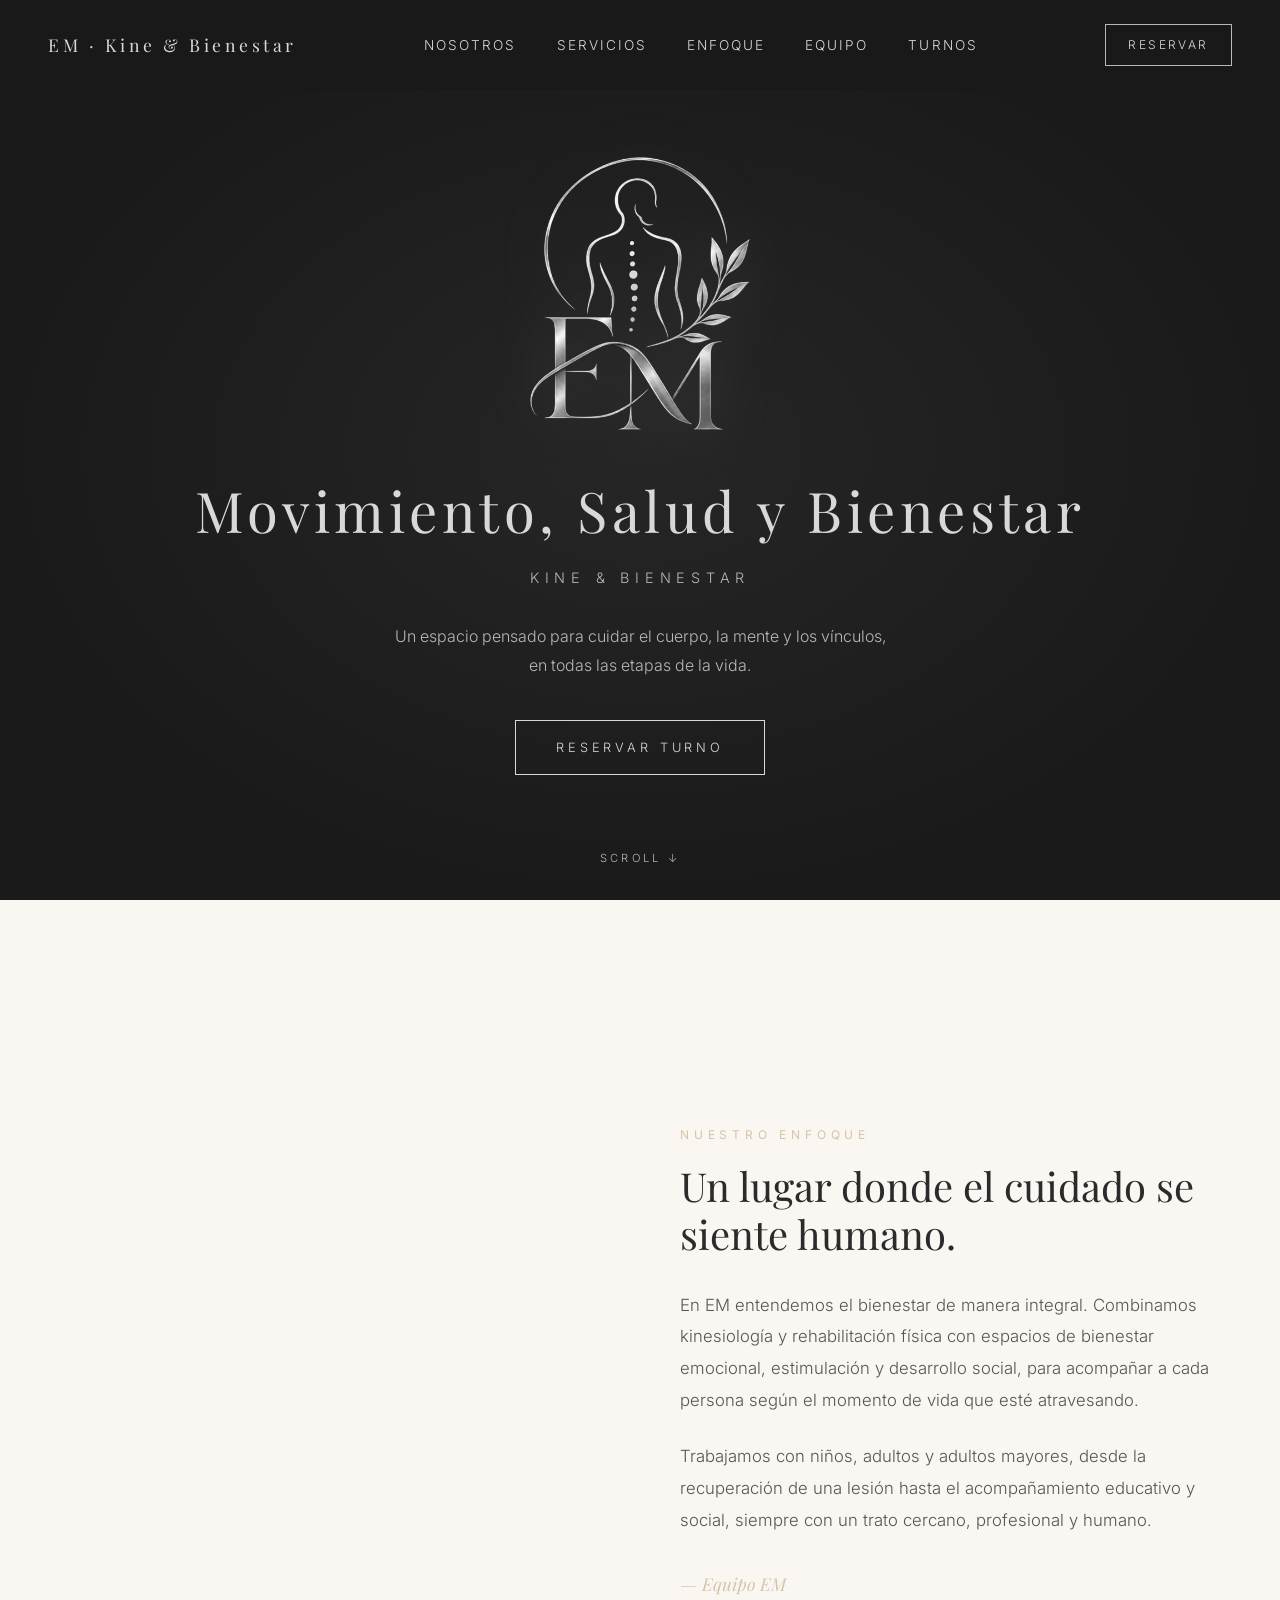
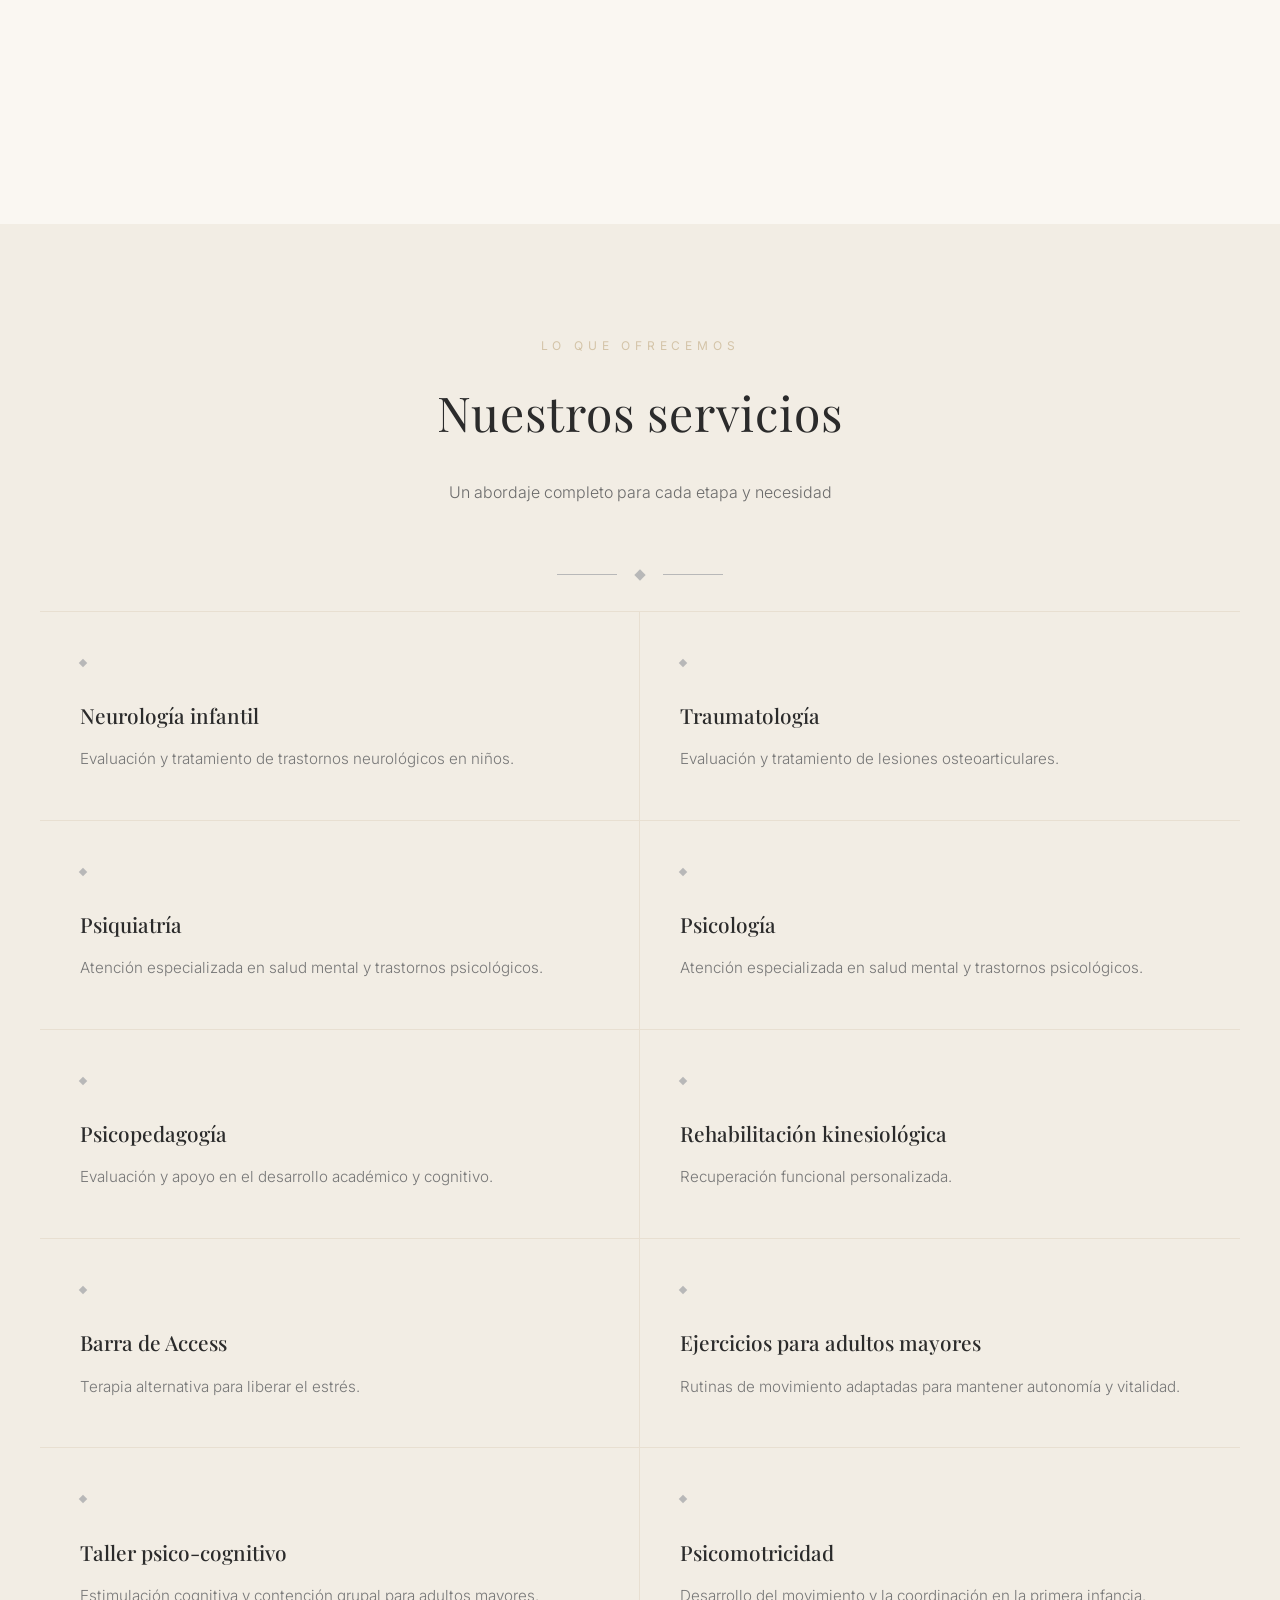
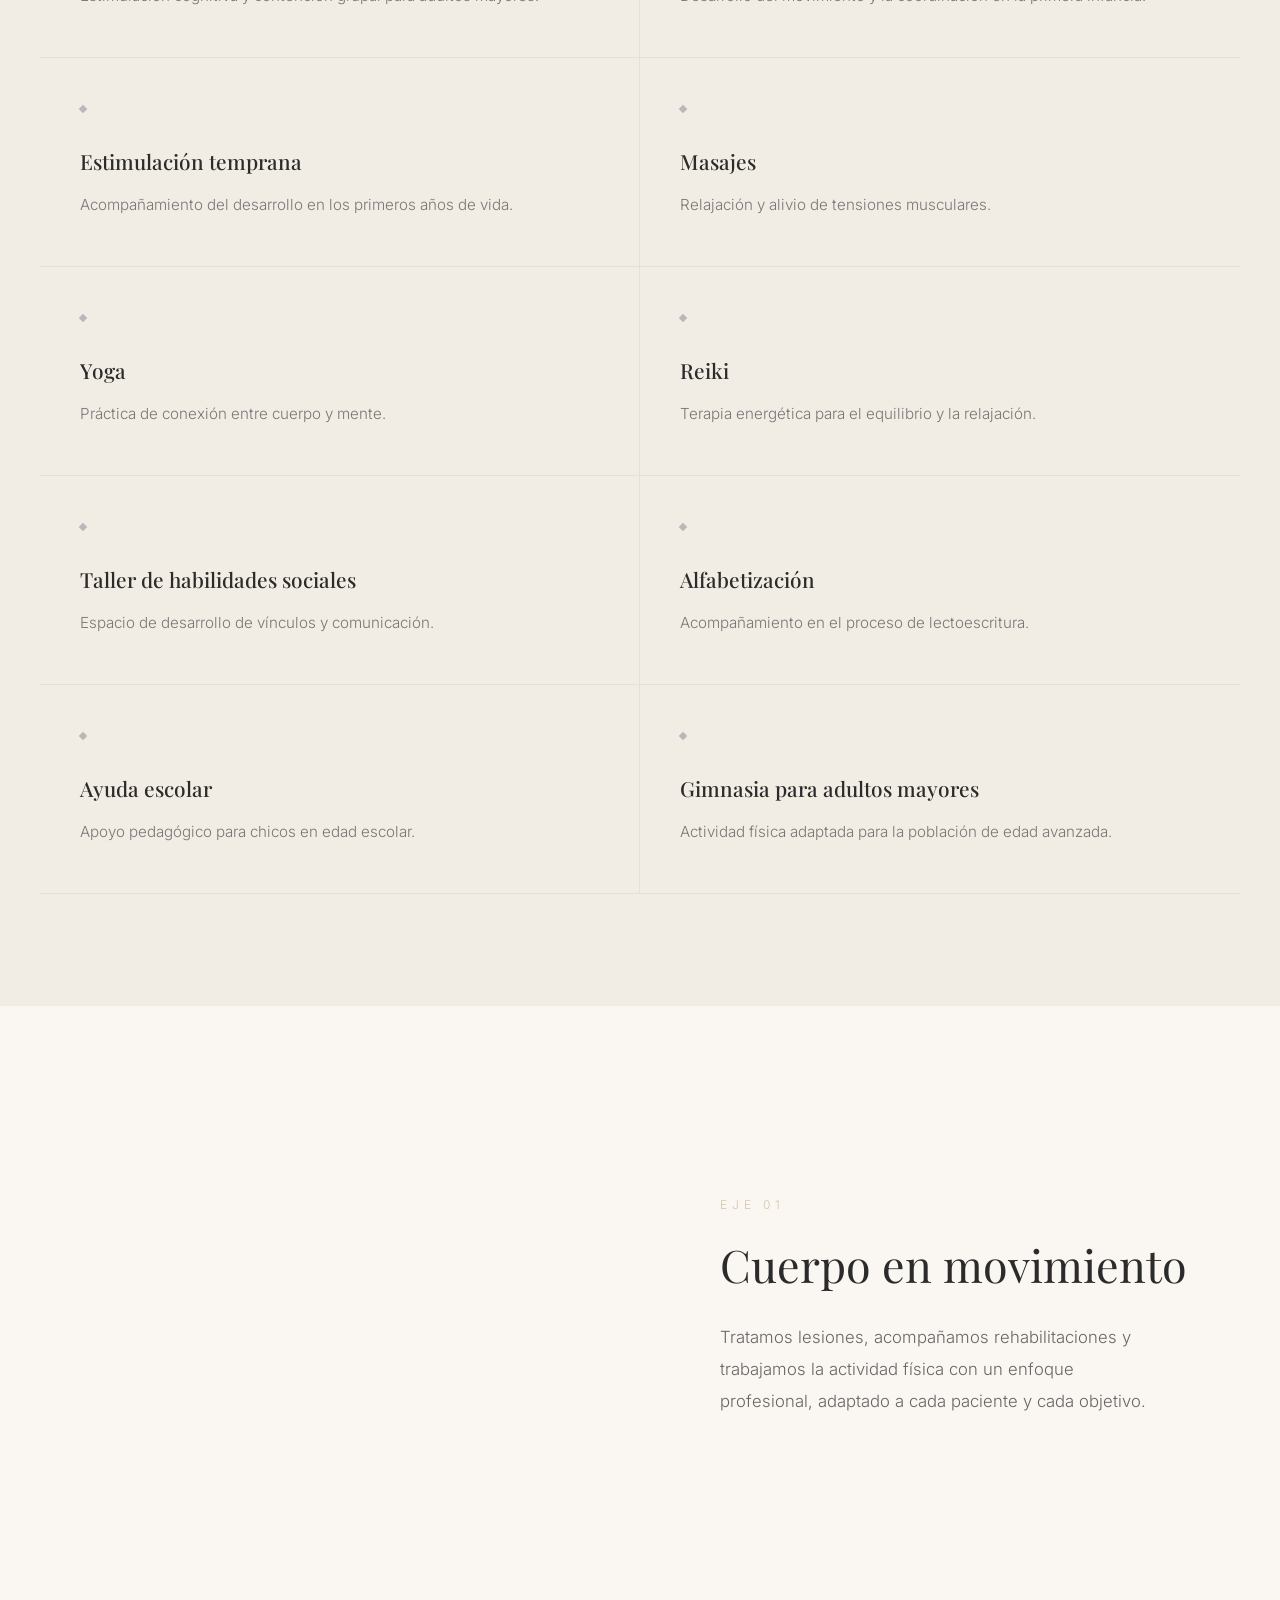
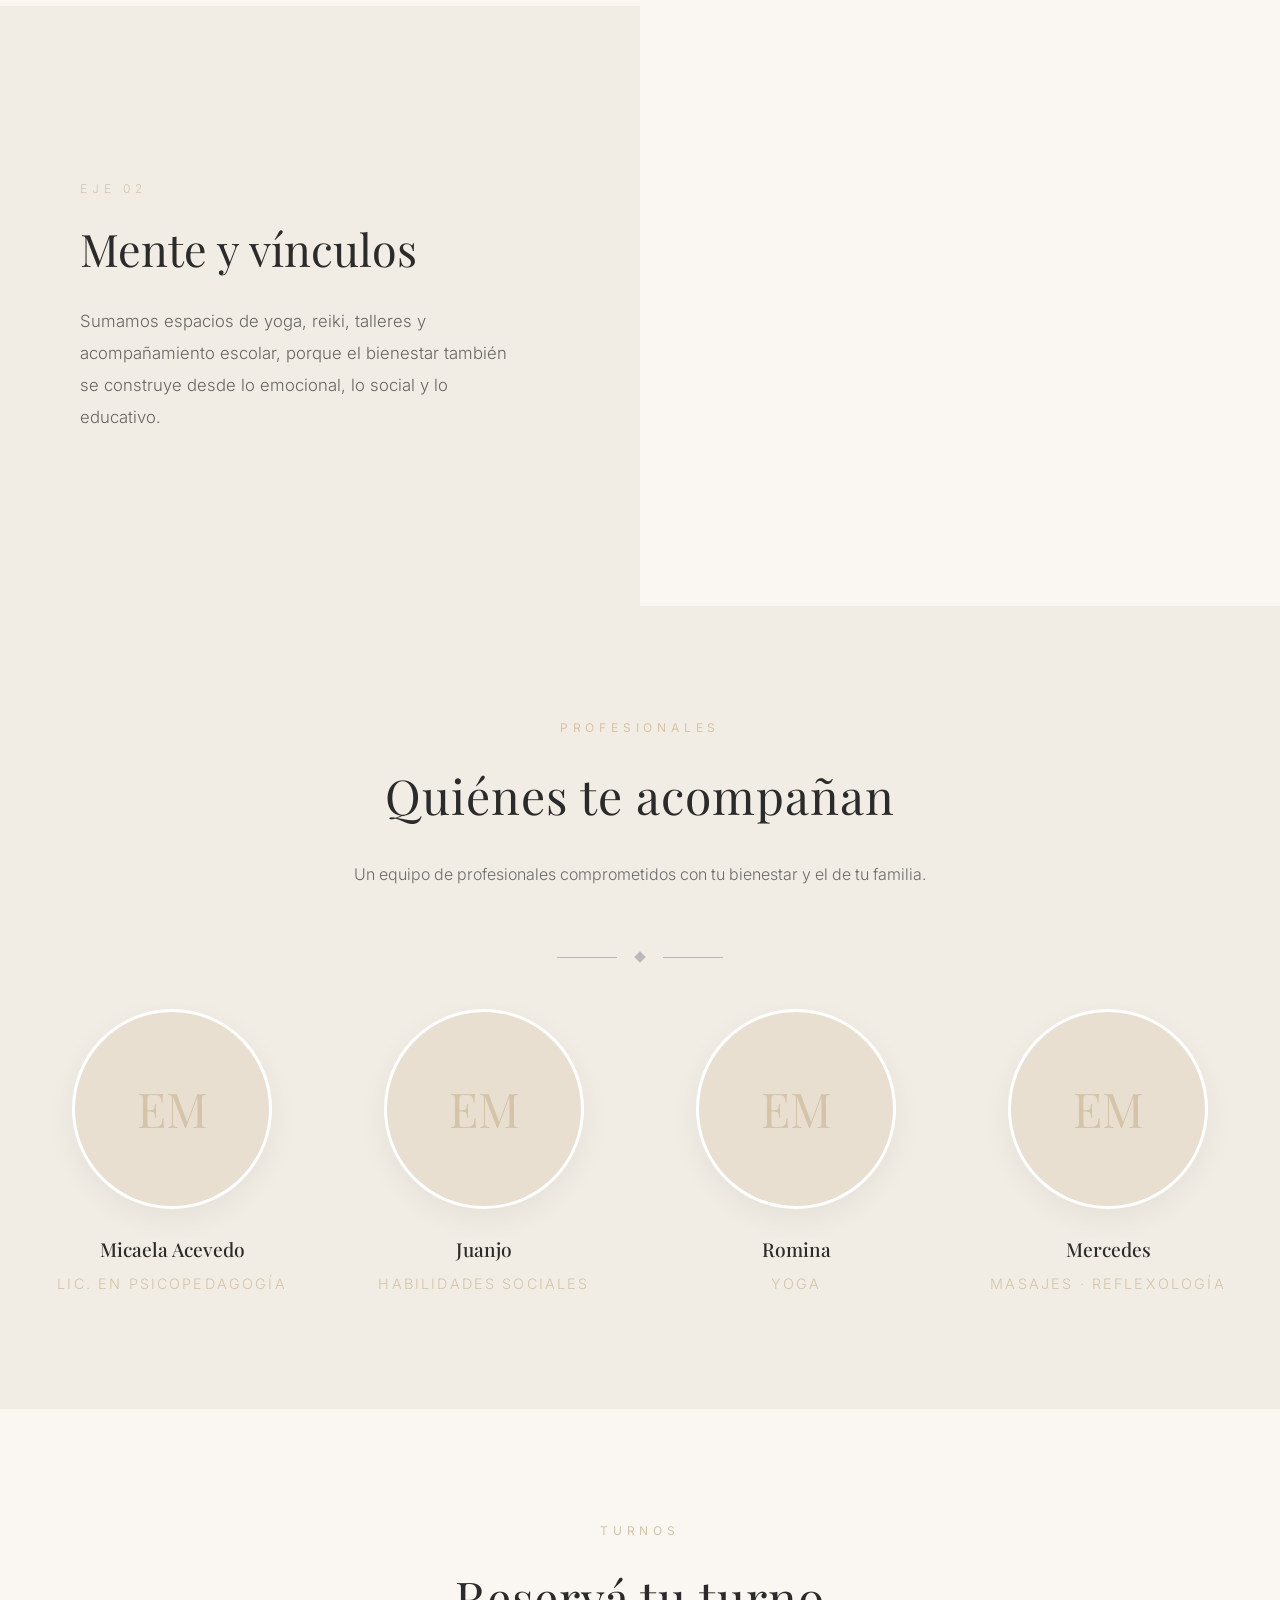
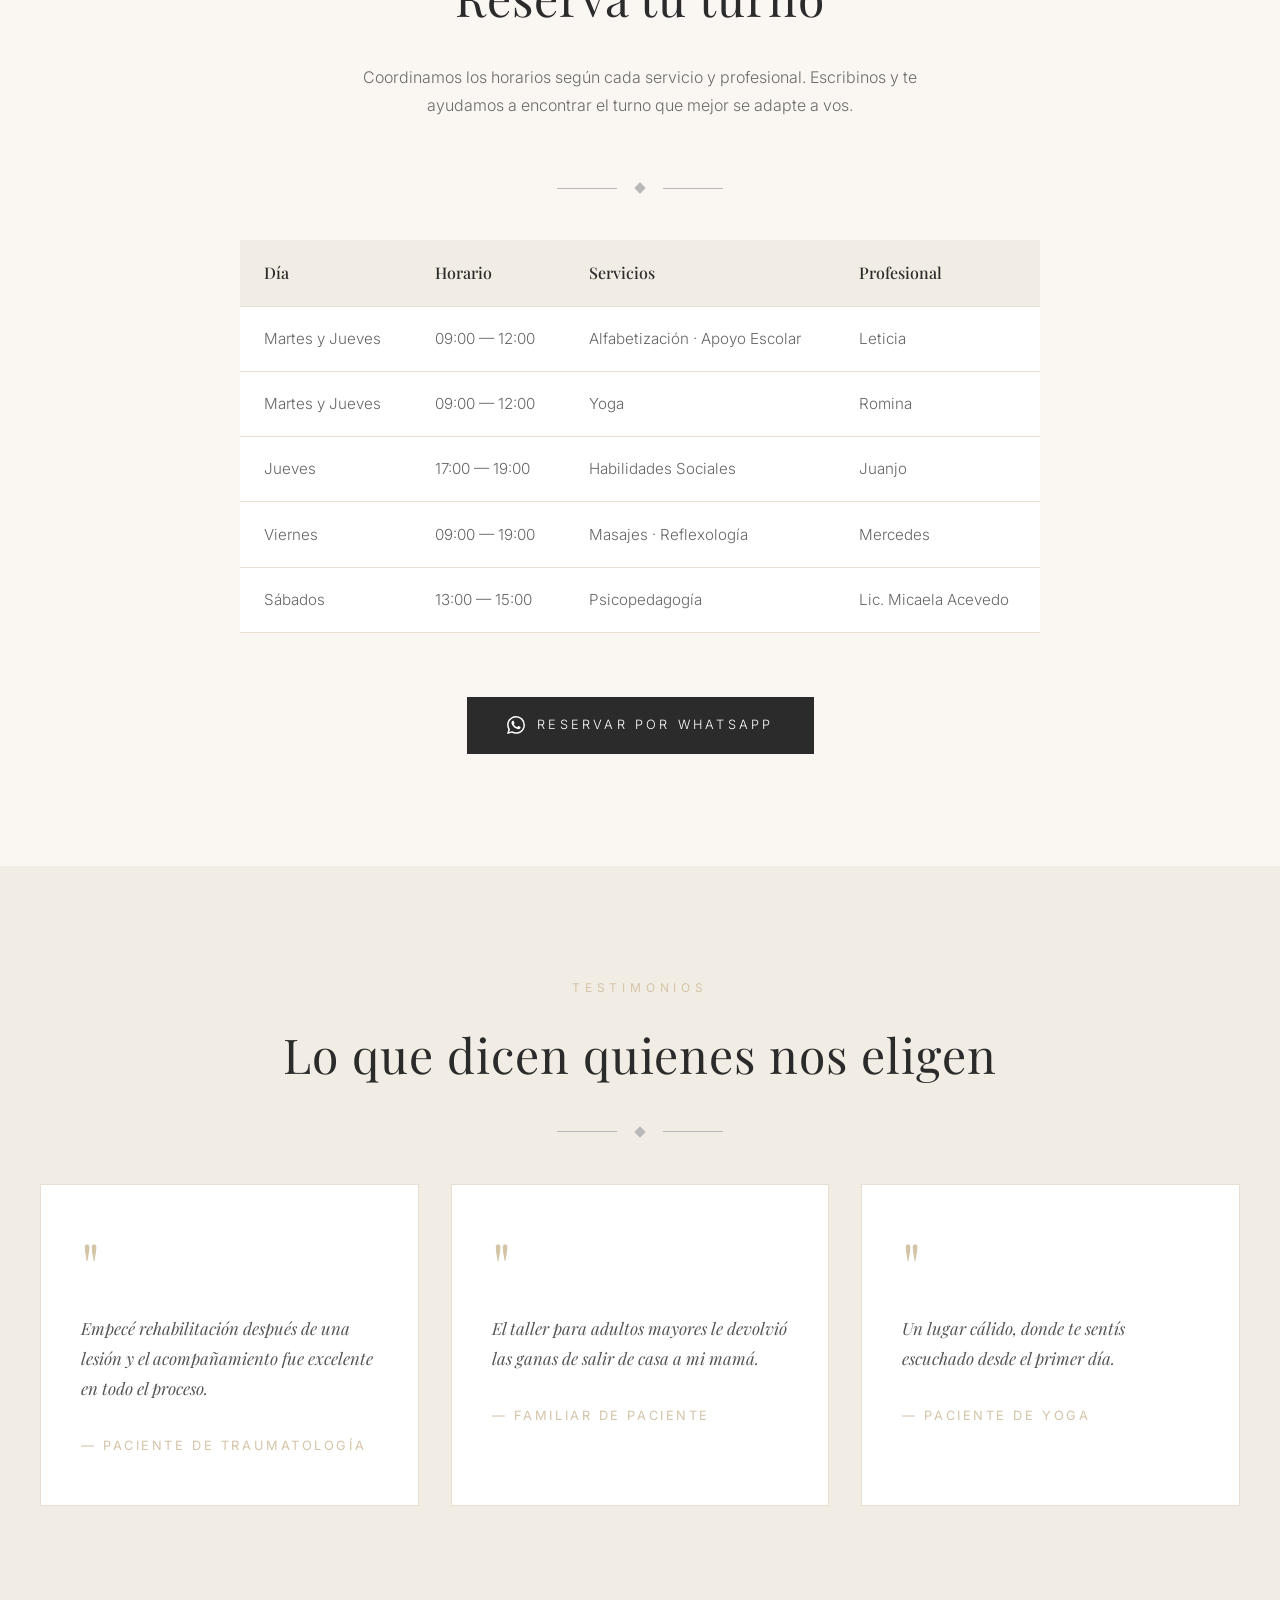
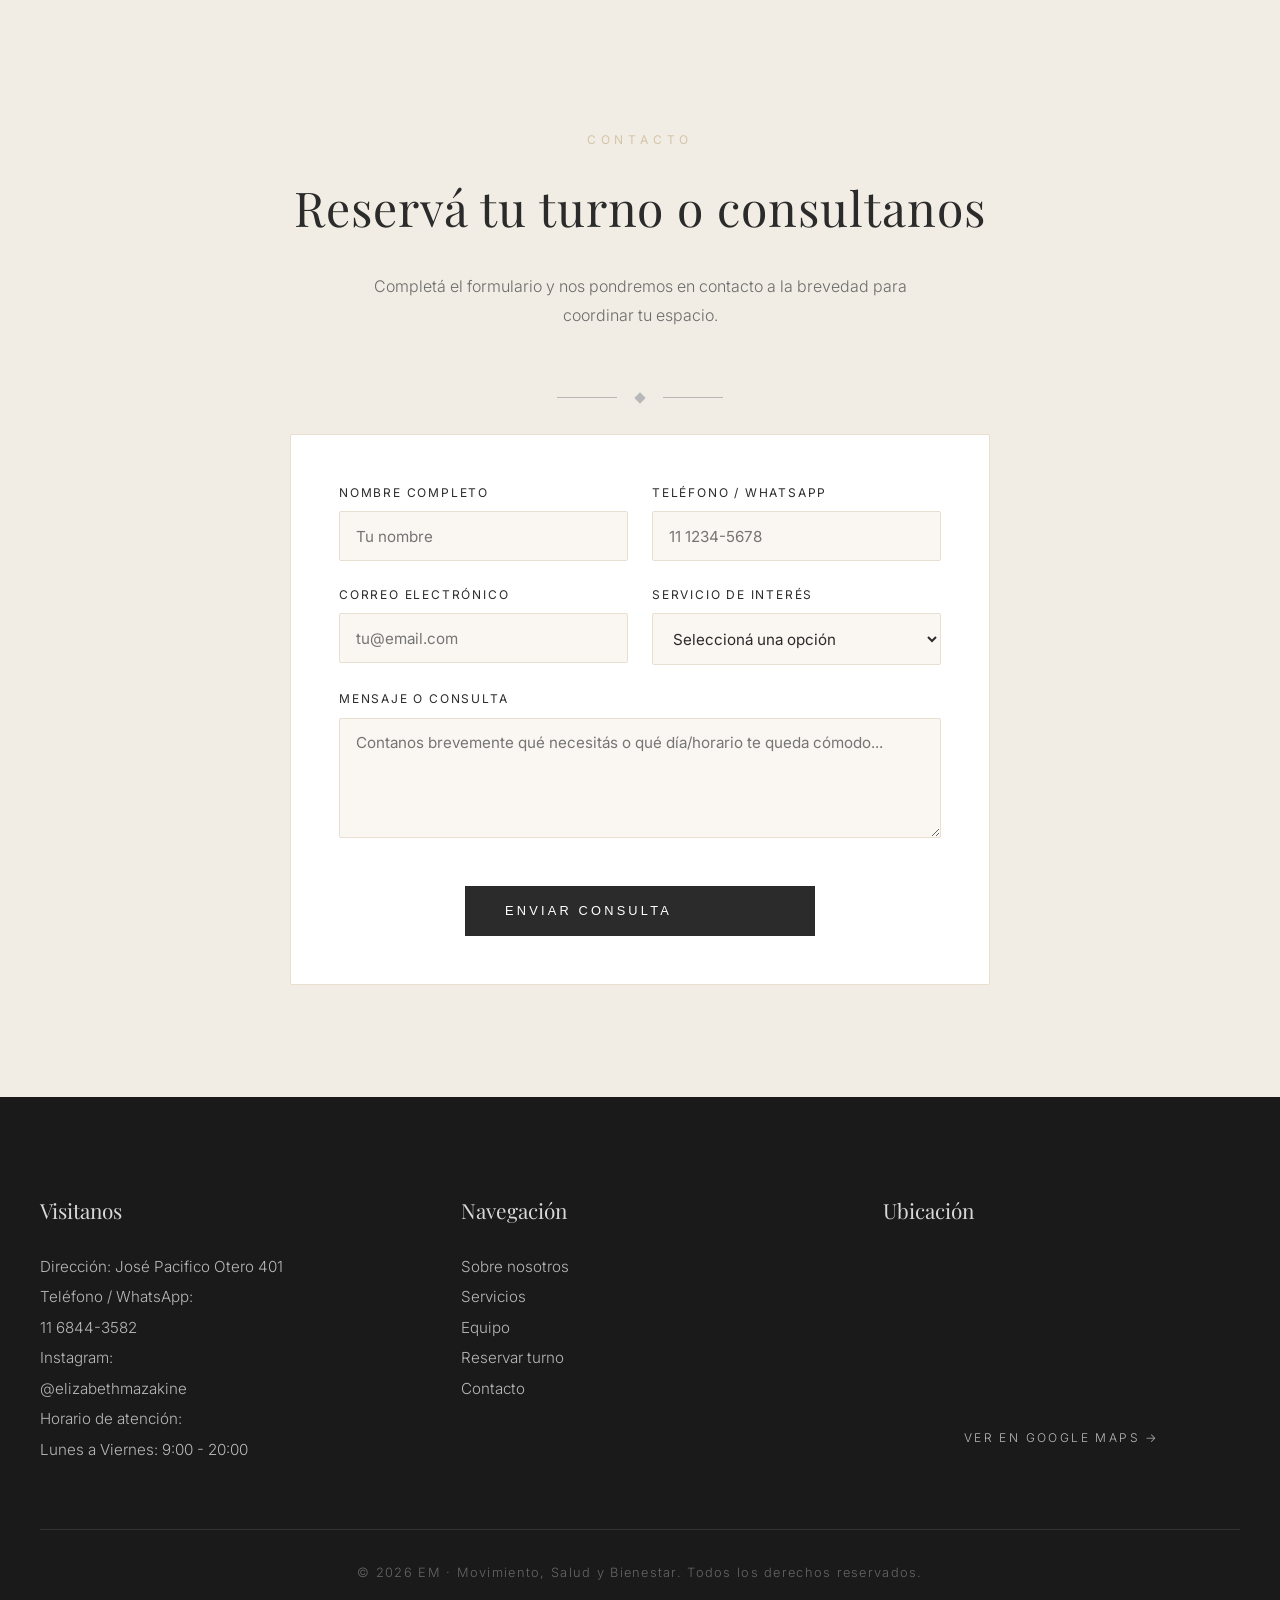
==== index.html @ 61926b51 "GOOGLE ANALYTICS Y CEO" ====
<!doctype html>
<html lang="es">
  <head>
    <meta charset="UTF-8" />
    <meta name="viewport" content="width=device-width, initial-scale=1.0" />

    <!-- SEO BÁSICO -->
    <title>EM · Kinesiología, Salud y Bienestar</title>
    <meta
      name="description"
      content="Espacio integral de kinesiología, rehabilitación, psicología, yoga y bienestar para niños, adultos y adultos mayores. Reservá tu turno en EM."
    />
    <meta
      name="keywords"
      content="kinesiologia, rehabilitacion, psicología, yoga, adultos mayores, bienestar, salud"
    />
    <meta name="author" content="EM Movimiento, Salud y Bienestar" />
    <link rel="canonical" href="https://emkine.com.ar/" />

    <!-- OPEN GRAPH (para WhatsApp/Facebook) -->
    <meta property="og:title" content="EM · Movimiento, Salud y Bienestar" />
    <meta
      property="og:description"
      content="Un espacio pensado para cuidar el cuerpo, la mente y los vínculos. Reservá tu turno."
    />
    <meta property="og:image" content="https://emkine.com.ar/assets/logo.png" />
    <meta property="og:url" content="https://emkine.com.ar/" />
    <meta property="og:type" content="website" />

    <!-- FAVICON -->
    <link rel="icon" type="image/png" href="./assets/logo.png" />
    <link rel="apple-touch-icon" href="./assets/logo.png" />

    <!-- FUENTES -->
    <link rel="preconnect" href="https://fonts.googleapis.com" />
    <link rel="preconnect" href="https://fonts.gstatic.com" crossorigin />
    <link
      href="https://fonts.googleapis.com/css2?family=Playfair+Display:ital,wght@0,400;0,500;0,600;0,700;1,400;1,500&family=Inter:wght@200;300;400;500&display=swap"
      rel="stylesheet"
    />

    <!-- GOOGLE ANALYTICS -->
    <script
      async
      src="https://www.googletagmanager.com/gtag/js?id=G-DNB9H5F56E"
    ></script>
    <script>
      window.dataLayer = window.dataLayer || [];
      function gtag() {
        dataLayer.push(arguments);
      }
      gtag("js", new Date());
      gtag("config", "G-DNB9H5F56E");
    </script>
    <style>
      /* ============ RESET & BASE ============ */
      *,
      *::before,
      *::after {
        box-sizing: border-box;
        margin: 0;
        padding: 0;
      }
      html {
        scroll-behavior: smooth;
      }
      body {
        font-family: "Inter", sans-serif;
        font-weight: 300;
        color: #2b2b2b;
        background: #faf7f2;
        line-height: 1.7;
        overflow-x: hidden;
      }
      img {
        max-width: 100%;
        display: block;
      }
      a {
        text-decoration: none;
        color: inherit;
      }

      /* ============ PALETTE ============ */
      :root {
        --cream: #faf7f2;
        --bone: #f2ede4;
        --beige: #e8dfd1;
        --sand: #d4c4a8;
        --dark: #1a1a1a;
        --charcoal: #2b2b2b;
        --silver: #b8b8b8;
        --silver-bright: #d8d8d8;
      }

      /* ============ TYPOGRAPHY ============ */
      .serif {
        font-family: "Playfair Display", serif;
        font-weight: 400;
        letter-spacing: 0.01em;
      }
      .sans {
        font-family: "Inter", sans-serif;
        font-weight: 300;
      }

      /* ============ DIAMOND SEPARATOR ============ */
      .diamond-sep {
        display: flex;
        align-items: center;
        justify-content: center;
        gap: 1.2rem;
        margin: 2rem 0;
      }
      .diamond-sep::before,
      .diamond-sep::after {
        content: "";
        width: 60px;
        height: 1px;
        background: var(--silver);
      }
      .diamond-sep span {
        width: 8px;
        height: 8px;
        background: var(--silver);
        transform: rotate(45deg);
        display: inline-block;
      }

      /* ============ NAV ============ */
      nav {
        position: fixed;
        top: 0;
        left: 0;
        right: 0;
        z-index: 100;
        padding: 1.5rem 3rem;
        display: flex;
        justify-content: space-between;
        align-items: center;
        background: rgba(26, 26, 26, 0.95);
        backdrop-filter: blur(10px);
        transition: all 0.4s ease;
      }
      nav .logo-text {
        font-family: "Playfair Display", serif;
        color: var(--silver-bright);
        font-size: 1.1rem;
        letter-spacing: 0.2em;
      }
      nav ul {
        display: flex;
        gap: 2.5rem;
        list-style: none;
      }
      nav ul a {
        color: var(--silver-bright);
        font-size: 0.85rem;
        letter-spacing: 0.15em;
        text-transform: uppercase;
        font-weight: 300;
        transition: color 0.3s;
      }
      nav ul a:hover {
        color: #fff;
      }
      nav .nav-cta {
        border: 1px solid var(--silver);
        padding: 0.6rem 1.4rem;
        font-size: 0.75rem;
        letter-spacing: 0.2em;
        text-transform: uppercase;
        color: var(--silver-bright);
        transition: all 0.3s;
      }
      nav .nav-cta:hover {
        background: var(--silver-bright);
        color: var(--dark);
      }

      /* ============ HERO ============ */
      .hero {
        min-height: 100vh;
        background: #1a1a1a;
        display: flex;
        flex-direction: column;
        align-items: center;
        justify-content: center;
        text-align: center;
        padding: 6rem 2rem 4rem;
        position: relative;
        overflow: hidden;
      }
      .hero::before {
        content: "";
        position: absolute;
        inset: 0;
        background: radial-gradient(
          ellipse at center,
          rgba(180, 180, 180, 0.08) 0%,
          transparent 70%
        );
      }
      .hero-logo {
        width: 220px;
        margin-bottom: 2rem;
        filter: drop-shadow(0 0 30px rgba(200, 200, 200, 0.15));
        animation: fadeIn 1.5s ease;
      }
      .hero h1 {
        font-family: "Playfair Display", serif;
        color: var(--silver-bright);
        font-size: clamp(2rem, 5vw, 3.5rem);
        font-weight: 400;
        letter-spacing: 0.08em;
        margin-bottom: 0.5rem;
        animation: fadeUp 1.5s ease 0.3s both;
      }
      .hero .tagline {
        font-family: "Inter", sans-serif;
        color: var(--silver);
        font-size: 0.9rem;
        letter-spacing: 0.4em;
        text-transform: uppercase;
        font-weight: 300;
        margin-bottom: 2rem;
        animation: fadeUp 1.5s ease 0.6s both;
      }
      .hero .subtitle {
        color: var(--silver);
        font-size: 1rem;
        max-width: 500px;
        margin: 0 auto 2.5rem;
        font-weight: 300;
        line-height: 1.8;
        animation: fadeUp 1.5s ease 0.9s both;
      }
      .hero .cta-btn {
        display: inline-block;
        border: 1px solid var(--silver-bright);
        color: var(--silver-bright);
        padding: 1rem 2.5rem;
        font-size: 0.8rem;
        letter-spacing: 0.3em;
        text-transform: uppercase;
        font-weight: 300;
        transition: all 0.4s ease;
        animation: fadeUp 1.5s ease 1.2s both;
      }
      .hero .cta-btn:hover {
        background: var(--silver-bright);
        color: var(--dark);
      }
      .hero-scroll {
        position: absolute;
        bottom: 2rem;
        color: var(--silver);
        font-size: 0.7rem;
        letter-spacing: 0.3em;
        text-transform: uppercase;
        animation: bounce 2s infinite;
      }

      @keyframes fadeIn {
        from {
          opacity: 0;
        }
        to {
          opacity: 1;
        }
      }
      @keyframes fadeUp {
        from {
          opacity: 0;
          transform: translateY(30px);
        }
        to {
          opacity: 1;
          transform: translateY(0);
        }
      }
      @keyframes bounce {
        0%,
        100% {
          transform: translateY(0);
        }
        50% {
          transform: translateY(10px);
        }
      }

      /* ============ SECTIONS GENERAL ============ */
      section {
        padding: 7rem 2rem;
      }
      .container {
        max-width: 1200px;
        margin: 0 auto;
      }
      .section-label {
        font-size: 0.75rem;
        letter-spacing: 0.4em;
        text-transform: uppercase;
        color: var(--sand);
        text-align: center;
        margin-bottom: 1rem;
        font-weight: 400;
      }
      .section-title {
        font-family: "Playfair Display", serif;
        font-size: clamp(2rem, 4vw, 3rem);
        font-weight: 400;
        text-align: center;
        color: var(--charcoal);
        margin-bottom: 1.5rem;
        letter-spacing: 0.02em;
      }
      .section-subtitle {
        text-align: center;
        max-width: 600px;
        margin: 0 auto 4rem;
        color: #6b6b6b;
        font-size: 1rem;
        line-height: 1.8;
      }

      /* ============ ABOUT ============ */
      .about {
        background: var(--cream);
      }
      .about-grid {
        display: grid;
        grid-template-columns: 1fr 1fr;
        gap: 5rem;
        align-items: center;
      }
      .about-img {
        aspect-ratio: 4/5;
        background: url("https://image.pollinations.ai/prompt/elegant%20boutique%20wellness%20studio%20interior%20cream%20walls%20massage%20table%20plants%20natural%20light%20minimalist?width=800&height=1000&nologo=true")
          center/cover;
        border-radius: 2px;
      }
      .about-text h2 {
        font-family: "Playfair Display", serif;
        font-size: 2.5rem;
        font-weight: 400;
        color: var(--charcoal);
        margin-bottom: 2rem;
        line-height: 1.2;
      }
      .about-text p {
        color: #555;
        margin-bottom: 1.5rem;
        font-size: 1.05rem;
        line-height: 1.9;
      }
      .about-text .signature {
        font-family: "Playfair Display", serif;
        font-style: italic;
        color: var(--sand);
        margin-top: 2rem;
        font-size: 1.1rem;
      }

      /* ============ SERVICES ============ */
      .services {
        background: var(--bone);
      }
      .services-grid {
        display: grid;
        grid-template-columns: repeat(2, 1fr);
        gap: 0;
        border-top: 1px solid var(--beige);
      }
      .service-item {
        padding: 3rem 2.5rem;
        border-bottom: 1px solid var(--beige);
        border-right: 1px solid var(--beige);
        transition: all 0.4s ease;
        position: relative;
      }
      .service-item:nth-child(even) {
        border-right: none;
      }
      .service-item:hover {
        background: #fff;
      }
      .service-item .diamond {
        width: 6px;
        height: 6px;
        background: var(--silver);
        transform: rotate(45deg);
        margin-bottom: 1.5rem;
        display: inline-block;
      }
      .service-item h3 {
        font-family: "Playfair Display", serif;
        font-size: 1.3rem;
        font-weight: 500;
        color: var(--charcoal);
        margin-bottom: 0.8rem;
      }
      .service-item p {
        color: #777;
        font-size: 0.95rem;
        line-height: 1.7;
      }

      /* ============ TWO PILLARS ============ */
      .pillars {
        background: var(--cream);
        padding: 0;
      }
      .pillar {
        display: grid;
        grid-template-columns: 1fr 1fr;
        min-height: 600px;
      }
      .pillar-img {
        background-size: cover;
        background-position: center;
        min-height: 500px;
      }
      .pillar-img.physical {
        background-image: url("https://image.pollinations.ai/prompt/woman%20doing%20gentle%20stretching%20in%20bright%20minimalist%20studio%20cream%20beige%20walls%20natural%20light%20wooden%20floors%20massage%20table%20editorial%20photography?width=1000&height=800&nologo=true");
      }
      .pillar-img.wellness {
        background-image: url("https://image.pollinations.ai/prompt/woman%20meditating%20lotus%20position%20cream%20linen%20clothes%20warm%20room%20plants%20natural%20light%20serene%20boutique%20wellness?width=1000&height=800&nologo=true");
      }
      .pillar-content {
        padding: 6rem 5rem;
        display: flex;
        flex-direction: column;
        justify-content: center;
      }
      .pillar:nth-child(2) .pillar-content {
        background: var(--bone);
      }
      .pillar:nth-child(1) .pillar-content {
        background: var(--cream);
      }
      .pillar-content .label {
        font-size: 0.75rem;
        letter-spacing: 0.4em;
        text-transform: uppercase;
        color: var(--sand);
        margin-bottom: 1.5rem;
      }
      .pillar-content h2 {
        font-family: "Playfair Display", serif;
        font-size: 2.8rem;
        font-weight: 400;
        color: var(--charcoal);
        margin-bottom: 2rem;
        line-height: 1.15;
      }
      .pillar-content p {
        color: #666;
        font-size: 1.05rem;
        line-height: 1.9;
        max-width: 450px;
      }

      /* ============ TEAM ============ */
      .team {
        background: var(--bone);
      }
      .team-grid {
        display: grid;
        grid-template-columns: repeat(4, 1fr);
        gap: 3rem;
        margin-top: 3rem;
      }
      .team-member {
        text-align: center;
      }
      .team-photo {
        width: 200px;
        height: 200px;
        border-radius: 50%;
        margin: 0 auto 1.5rem;
        background: var(--beige);
        overflow: hidden;
        border: 3px solid #fff;
        box-shadow: 0 10px 30px rgba(0, 0, 0, 0.05);
        display: flex;
        align-items: center;
        justify-content: center;
        font-family: "Playfair Display", serif;
        font-size: 3rem;
        color: var(--sand);
      }
      .team-member h4 {
        font-family: "Playfair Display", serif;
        font-size: 1.2rem;
        font-weight: 500;
        color: var(--charcoal);
        margin-bottom: 0.4rem;
      }
      .team-member .role {
        font-size: 0.9rem;
        color: var(--sand);
        letter-spacing: 0.15em;
        text-transform: uppercase;
      }

      /* ============ SCHEDULE ============ */
      .schedule {
        background: var(--cream);
      }
      .schedule-wrapper {
        max-width: 800px;
        margin: 0 auto;
        text-align: center;
      }
      .schedule-table {
        width: 100%;
        border-collapse: collapse;
        margin: 3rem 0;
        background: #fff;
      }
      .schedule-table th,
      .schedule-table td {
        padding: 1.2rem 1.5rem;
        text-align: left;
        border-bottom: 1px solid var(--beige);
      }
      .schedule-table th {
        font-family: "Playfair Display", serif;
        font-weight: 500;
        color: var(--charcoal);
        font-size: 1rem;
        background: var(--bone);
      }
      .schedule-table td {
        color: #666;
        font-size: 0.95rem;
      }
      .whatsapp-btn {
        display: inline-flex;
        align-items: center;
        gap: 0.8rem;
        background: var(--charcoal);
        color: #fff;
        padding: 1.1rem 2.5rem;
        font-size: 0.8rem;
        letter-spacing: 0.25em;
        text-transform: uppercase;
        font-weight: 300;
        transition: all 0.3s;
        margin-top: 1rem;
      }
      .whatsapp-btn:hover {
        background: #000;
        transform: translateY(-2px);
      }
      .whatsapp-btn svg {
        width: 18px;
        height: 18px;
      }

      /* ============ TESTIMONIALS ============ */
      .testimonials {
        background: var(--bone);
      }
      .testimonials-grid {
        display: grid;
        grid-template-columns: repeat(3, 1fr);
        gap: 2rem;
        margin-top: 3rem;
      }
      .testimonial {
        background: #fff;
        padding: 3rem 2.5rem;
        position: relative;
        border: 1px solid var(--beige);
      }
      .testimonial .quote-mark {
        font-family: "Playfair Display", serif;
        font-size: 4rem;
        color: var(--sand);
        line-height: 1;
        margin-bottom: 1rem;
      }
      .testimonial p {
        font-family: "Playfair Display", serif;
        font-style: italic;
        font-size: 1.05rem;
        color: #555;
        line-height: 1.8;
        margin-bottom: 2rem;
      }
      .testimonial .author {
        font-size: 0.8rem;
        letter-spacing: 0.2em;
        text-transform: uppercase;
        color: var(--sand);
        font-weight: 400;
      }
      /* ============ CONTACTO ============ */
      .contact {
        background: var(--bone);
      }

      .contact-form {
        max-width: 700px;
        margin: 0 auto;
        background: #fff;
        padding: 3rem;
        border: 1px solid var(--beige);
        border-radius: 2px;
      }

      .form-grid {
        display: grid;
        grid-template-columns: 1fr 1fr;
        gap: 1.5rem;
        margin-bottom: 1.5rem;
      }

      .form-group {
        display: flex;
        flex-direction: column;
      }

      .form-group.full-width {
        grid-column: 1 / -1;
        margin-bottom: 2rem;
      }

      .contact-form label {
        font-size: 0.75rem;
        letter-spacing: 0.15em;
        text-transform: uppercase;
        color: var(--charcoal);
        margin-bottom: 0.5rem;
        font-weight: 400;
      }

      .contact-form input,
      .contact-form select,
      .contact-form textarea {
        width: 100%;
        padding: 0.9rem 1rem;
        font-family: "Inter", sans-serif;
        font-size: 0.95rem;
        color: var(--charcoal);
        background: var(--cream);
        border: 1px solid var(--beige);
        border-radius: 2px;
        transition: all 0.3s ease;
        outline: none;
      }

      .contact-form input:focus,
      .contact-form select:focus,
      .contact-form textarea:focus {
        border-color: var(--charcoal);
        background: #fff;
      }

      .contact-form textarea {
        resize: vertical;
        min-height: 120px;
      }

      .form-submit {
        text-align: center;
      }

      /* Ocultar campo honeypot (anti-spam) */
      .hidden {
        display: none !important;
      }

      /* Responsive del formulario */
      @media (max-width: 768px) {
        .contact-form {
          padding: 2rem 1.5rem;
        }

        .form-grid {
          grid-template-columns: 1fr; /* Una sola columna en móvil */
          gap: 1.2rem;
        }
      }

      /* ============ FOOTER ============ */
      footer {
        background: var(--dark);
        color: var(--silver);
        padding: 6rem 2rem 2rem;
      }
      .footer-grid {
        max-width: 1200px;
        margin: 0 auto;
        display: grid;
        grid-template-columns: 1fr 1fr 1fr;
        gap: 4rem;
        margin-bottom: 4rem;
      }
      .footer-col h4 {
        font-family: "Playfair Display", serif;
        color: var(--silver-bright);
        font-size: 1.3rem;
        font-weight: 400;
        margin-bottom: 1.5rem;
      }
      .footer-col p,
      .footer-col a {
        color: var(--silver);
        font-size: 0.95rem;
        line-height: 2;
        display: block;
        transition: color 0.3s;
      }
      .footer-col a:hover {
        color: #fff;
      }
      .footer-map {
        width: 100%;
        height: 200px;
        background: #2a2a2a;
        border: 1px solid #333;
        display: flex;
        align-items: center;
        justify-content: center;
        color: var(--silver);
        font-size: 0.85rem;
        letter-spacing: 0.2em;
        text-transform: uppercase;
      }
      .footer-bottom {
        max-width: 1200px;
        margin: 0 auto;
        padding-top: 2rem;
        border-top: 1px solid #333;
        text-align: center;
        font-size: 0.8rem;
        color: #666;
        letter-spacing: 0.1em;
      }

      /* ============ SCROLL ANIMATIONS ============ */
      .reveal {
        opacity: 0;
        transform: translateY(40px);
        transition: all 1s cubic-bezier(0.25, 0.46, 0.45, 0.94);
      }
      .reveal.visible {
        opacity: 1;
        transform: translateY(0);
      }

      /* ============ RESPONSIVE ============ */
      @media (max-width: 900px) {
        nav ul {
          display: none;
        }
        .about-grid,
        .pillar,
        .team-grid,
        .testimonials-grid,
        .footer-grid {
          grid-template-columns: 1fr;
        }
        .services-grid {
          grid-template-columns: 1fr;
        }
        .service-item {
          border-right: none !important;
        }
        .pillar-content {
          padding: 4rem 2rem;
        }
        .pillar-img {
          min-height: 350px;
        }
        section {
          padding: 5rem 1.5rem;
        }
      }
      @media (max-width: 768px) {
        nav .nav-cta {
          display: none !important;
        }
      }
      /* ============ CORRECCIÓN SCROLL HORIZONTAL Y BOTÓN ============ */

      /* 1. Bloquear el desbordamiento a nivel raíz sin ser agresivos */
      html,
      body {
        overflow-x: hidden !important;
        width: 100% !important;
        max-width: 100vw !important;
        margin: 0 !important;
        padding: 0 !important;
      }

      /* 2. Red de seguridad SOLO para elementos multimedia (NO afecta a los divs de fotos) */
      img,
      video,
      iframe,
      .hero-logo {
        max-width: 100% !important;
        height: auto !important;
      }

      /* 3. Ajustes específicos para móviles */
      @media (max-width: 768px) {
        /* A. EL CONTENEDOR DE LA TABLA: Este sí permite scroll */
        .table-scroll-container {
          overflow-x: auto !important;
          -webkit-overflow-scrolling: touch;
          width: 100% !important;
          margin: 2rem 0;
          -webkit-mask-image: linear-gradient(
            to right,
            transparent,
            black 5%,
            black 95%,
            transparent
          );
          mask-image: linear-gradient(
            to right,
            transparent,
            black 5%,
            black 95%,
            transparent
          );
        }

        /* B. LA TABLA: Forzamos un ancho mínimo */
        .schedule-table {
          min-width: 650px !important;
          width: 100% !important;
          margin: 0 !important;
          display: table !important;
        }

        /* C. BOTÓN DE WHATSAPP: Centrado perfecto */
        .whatsapp-btn {
          display: flex !important;
          justify-content: center !important;
          align-items: center !important;
          width: 100% !important;
          max-width: 320px !important;
          margin: 2rem auto 0 !important;
          padding: 1rem 1.5rem !important;
          font-size: 0.75rem !important;
          letter-spacing: 0.15em !important;
          text-align: center !important;
        }

        .whatsapp-btn svg {
          flex-shrink: 0;
        }

        /* D. FOTOS DEL EQUIPO: Círculos perfectos en móvil */
        .team-photo {
          width: 150px !important; /* Un poco más chico para móvil */
          height: 150px !important; /* MISMO valor que el width para que sea círculo */
          border-radius: 50% !important;
          flex-shrink: 0 !important; /* Evita que se aplaste */
          margin: 0 auto 1rem !important;
        }

        /* E. NAV: Limpio y centrado */
        nav {
          width: 100% !important;
          left: 0 !important;
          right: 0 !important;
          justify-content: center !important;
          padding: 1rem !important;
        }

        nav .nav-cta {
          display: none !important;
        }

        /* F. HERO: Ajuste de padding */
        .hero {
          width: 100% !important;
          padding: 5rem 1.5rem 3rem !important;
        }
      }
    </style>
  </head>
  <body>
    <!-- ============ NAV ============ -->
    <nav>
      <div class="logo-text">EM · Kine & Bienestar</div>
      <ul>
        <li><a href="#about">Nosotros</a></li>
        <li><a href="#services">Servicios</a></li>
        <li><a href="#pillars">Enfoque</a></li>
        <li><a href="#team">Equipo</a></li>
        <li><a href="#schedule">Turnos</a></li>
      </ul>
      <a
        href="https://wa.me/5491168443582?text=Hola!%20Quiero%20reservar%20un%20turno%20en%20EM%20·%20Movimiento,%20Salud%20y%20Bienestar"
        class="nav-cta"
        target="_blank"
        >Reservar</a
      >
    </nav>

    <!-- ============ HERO ============ -->
    <section class="hero">
      <img src="./assets/logo.png" alt="EM Logo" class="hero-logo" />
      <h1>Movimiento, Salud y Bienestar</h1>
      <div class="tagline">Kine & Bienestar</div>
      <p class="subtitle">
        Un espacio pensado para cuidar el cuerpo, la mente y los vínculos, en
        todas las etapas de la vida.
      </p>
      <a
        href="https://wa.me/5491168443582?text=Hola!%20Quiero%20reservar%20un%20turno%20en%20EM%20·%20Movimiento,%20Salud%20y%20Bienestar"
        class="cta-btn"
        target="_blank"
        >Reservar turno</a
      >
      <div class="hero-scroll">Scroll ↓</div>
    </section>

    <!-- ============ ABOUT ============ -->
    <section class="about" id="about">
      <div class="container">
        <div class="about-grid">
          <div class="about-img reveal"></div>
          <div class="about-text reveal">
            <div class="section-label" style="text-align: left">
              Nuestro enfoque
            </div>
            <h2>Un lugar donde el cuidado se siente humano.</h2>
            <p>
              En EM entendemos el bienestar de manera integral. Combinamos
              kinesiología y rehabilitación física con espacios de bienestar
              emocional, estimulación y desarrollo social, para acompañar a cada
              persona según el momento de vida que esté atravesando.
            </p>
            <p>
              Trabajamos con niños, adultos y adultos mayores, desde la
              recuperación de una lesión hasta el acompañamiento educativo y
              social, siempre con un trato cercano, profesional y humano.
            </p>
            <div class="signature">— Equipo EM</div>
          </div>
        </div>
      </div>
    </section>

    <!-- ============ SERVICES ============ -->
    <section class="services" id="services">
      <div class="container">
        <div class="section-label reveal">Lo que ofrecemos</div>
        <h2 class="section-title reveal">Nuestros servicios</h2>
        <p class="section-subtitle reveal">
          Un abordaje completo para cada etapa y necesidad
        </p>
        <div class="diamond-sep reveal"><span></span></div>

        <div class="services-grid">
          <div class="service-item reveal">
            <span class="diamond"></span>
            <h3>Neurología infantil</h3>
            <p>Evaluación y tratamiento de trastornos neurológicos en niños.</p>
          </div>
          <div class="service-item reveal">
            <span class="diamond"></span>
            <h3>Traumatología</h3>
            <p>Evaluación y tratamiento de lesiones osteoarticulares.</p>
          </div>
          <div class="service-item reveal">
            <span class="diamond"></span>
            <h3>Psiquiatría</h3>
            <p>
              Atención especializada en salud mental y trastornos psicológicos.
            </p>
          </div>
          <div class="service-item reveal">
            <span class="diamond"></span>
            <h3>Psicología</h3>
            <p>
              Atención especializada en salud mental y trastornos psicológicos.
            </p>
          </div>
          <div class="service-item reveal">
            <span class="diamond"></span>
            <h3>Psicopedagogía</h3>
            <p>Evaluación y apoyo en el desarrollo académico y cognitivo.</p>
          </div>
          <div class="service-item reveal">
            <span class="diamond"></span>
            <h3>Rehabilitación kinesiológica</h3>
            <p>Recuperación funcional personalizada.</p>
          </div>
          <div class="service-item reveal">
            <span class="diamond"></span>
            <h3>Barra de Access</h3>
            <p>Terapia alternativa para liberar el estrés.</p>
          </div>
          <div class="service-item reveal">
            <span class="diamond"></span>
            <h3>Ejercicios para adultos mayores</h3>
            <p>
              Rutinas de movimiento adaptadas para mantener autonomía y
              vitalidad.
            </p>
          </div>
          <div class="service-item reveal">
            <span class="diamond"></span>
            <h3>Taller psico-cognitivo</h3>
            <p>
              Estimulación cognitiva y contención grupal para adultos mayores.
            </p>
          </div>
          <div class="service-item reveal">
            <span class="diamond"></span>
            <h3>Psicomotricidad</h3>
            <p>
              Desarrollo del movimiento y la coordinación en la primera
              infancia.
            </p>
          </div>
          <div class="service-item reveal">
            <span class="diamond"></span>
            <h3>Estimulación temprana</h3>
            <p>Acompañamiento del desarrollo en los primeros años de vida.</p>
          </div>
          <div class="service-item reveal">
            <span class="diamond"></span>
            <h3>Masajes</h3>
            <p>Relajación y alivio de tensiones musculares.</p>
          </div>
          <div class="service-item reveal">
            <span class="diamond"></span>
            <h3>Yoga</h3>
            <p>Práctica de conexión entre cuerpo y mente.</p>
          </div>
          <div class="service-item reveal">
            <span class="diamond"></span>
            <h3>Reiki</h3>
            <p>Terapia energética para el equilibrio y la relajación.</p>
          </div>
          <div class="service-item reveal">
            <span class="diamond"></span>
            <h3>Taller de habilidades sociales</h3>
            <p>Espacio de desarrollo de vínculos y comunicación.</p>
          </div>
          <div class="service-item reveal">
            <span class="diamond"></span>
            <h3>Alfabetización</h3>
            <p>Acompañamiento en el proceso de lectoescritura.</p>
          </div>
          <div class="service-item reveal">
            <span class="diamond"></span>
            <h3>Ayuda escolar</h3>
            <p>Apoyo pedagógico para chicos en edad escolar.</p>
          </div>
          <div class="service-item reveal">
            <span class="diamond"></span>
            <h3>Gimnasia para adultos mayores</h3>
            <p>Actividad física adaptada para la población de edad avanzada.</p>
          </div>
        </div>
      </div>
    </section>

    <!-- ============ TWO PILLARS ============ -->
    <section class="pillars" id="pillars">
      <div class="pillar">
        <div class="pillar-img physical"></div>
        <div class="pillar-content reveal">
          <div class="label">Eje 01</div>
          <h2>Cuerpo en movimiento</h2>
          <p>
            Tratamos lesiones, acompañamos rehabilitaciones y trabajamos la
            actividad física con un enfoque profesional, adaptado a cada
            paciente y cada objetivo.
          </p>
        </div>
      </div>
      <div class="pillar">
        <div class="pillar-content reveal">
          <div class="label">Eje 02</div>
          <h2>Mente y vínculos</h2>
          <p>
            Sumamos espacios de yoga, reiki, talleres y acompañamiento escolar,
            porque el bienestar también se construye desde lo emocional, lo
            social y lo educativo.
          </p>
        </div>
        <div class="pillar-img wellness"></div>
      </div>
    </section>

    <!-- ============ TEAM ============ -->
    <section class="team" id="team">
      <div class="container">
        <div class="section-label reveal">Profesionales</div>
        <h2 class="section-title reveal">Quiénes te acompañan</h2>
        <p class="section-subtitle reveal">
          Un equipo de profesionales comprometidos con tu bienestar y el de tu
          familia.
        </p>
        <div class="diamond-sep reveal"><span></span></div>

        <div class="team-grid">
          <div class="team-member reveal">
            <div class="team-photo">EM</div>
            <h4>Micaela Acevedo</h4>
            <div class="role">Lic. en Psicopedagogía</div>
          </div>
          <div class="team-member reveal">
            <div class="team-photo">EM</div>
            <h4>Juanjo</h4>
            <div class="role">Habilidades Sociales</div>
          </div>
          <div class="team-member reveal">
            <div class="team-photo">EM</div>
            <h4>Romina</h4>
            <div class="role">Yoga</div>
          </div>
          <div class="team-member reveal">
            <div class="team-photo">EM</div>
            <h4>Mercedes</h4>
            <div class="role">Masajes · Reflexología</div>
          </div>
        </div>
      </div>
    </section>

    <!-- ============ SCHEDULE ============ -->
    <section class="schedule" id="schedule">
      <div class="schedule-wrapper">
        <div class="section-label reveal">Turnos</div>
        <h2 class="section-title reveal">Reservá tu turno</h2>
        <p class="section-subtitle reveal">
          Coordinamos los horarios según cada servicio y profesional. Escribinos
          y te ayudamos a encontrar el turno que mejor se adapte a vos.
        </p>
        <div class="diamond-sep reveal"><span></span></div>
        <div class="table-scroll-container">
          <table class="schedule-table reveal">
            <thead>
              <tr>
                <th>Día</th>
                <th>Horario</th>
                <th>Servicios</th>
                <th>Profesional</th>
              </tr>
            </thead>
            <tbody>
              <tr>
                <td>Martes y Jueves</td>
                <td>09:00 — 12:00</td>
                <td>Alfabetización · Apoyo Escolar</td>
                <td>Leticia</td>
              </tr>
              <tr>
                <td>Martes y Jueves</td>
                <td>09:00 — 12:00</td>
                <td>Yoga</td>
                <td>Romina</td>
              </tr>
              <tr>
                <td>Jueves</td>
                <td>17:00 — 19:00</td>
                <td>Habilidades Sociales</td>
                <td>Juanjo</td>
              </tr>
              <tr>
                <td>Viernes</td>
                <td>09:00 — 19:00</td>
                <td>Masajes · Reflexología</td>
                <td>Mercedes</td>
              </tr>
              <tr>
                <td>Sábados</td>
                <td>13:00 — 15:00</td>
                <td>Psicopedagogía</td>
                <td>Lic. Micaela Acevedo</td>
              </tr>
            </tbody>
          </table>
        </div>

        <a
          href="https://wa.me/5491168443582?text=Hola!%20Quiero%20reservar%20un%20turno%20en%20EM%20·%20Movimiento,%20Salud%20y%20Bienestar"
          class="whatsapp-btn reveal"
          target="_blank"
        >
          <svg viewBox="0 0 24 24" fill="currentColor">
            <path
              d="M17.472 14.382c-.297-.149-1.758-.867-2.03-.967-.273-.099-.471-.148-.67.15-.197.297-.767.966-.94 1.164-.173.199-.347.223-.644.075-.297-.15-1.255-.463-2.39-1.475-.883-.788-1.48-1.761-1.653-2.059-.173-.297-.018-.458.13-.606.134-.133.298-.347.446-.52.149-.174.198-.298.298-.497.099-.198.05-.371-.025-.52-.075-.149-.669-1.612-.916-2.207-.242-.579-.487-.5-.669-.51-.173-.008-.371-.01-.57-.01-.198 0-.52.074-.792.372-.272.297-1.04 1.016-1.04 2.479 0 1.462 1.065 2.875 1.213 3.074.149.198 2.096 3.2 5.077 4.487.709.306 1.262.489 1.694.625.712.227 1.36.195 1.871.118.571-.085 1.758-.719 2.006-1.413.248-.694.248-1.289.173-1.413-.074-.124-.272-.198-.57-.347m-5.421 7.403h-.004a9.87 9.87 0 01-5.031-1.378l-.361-.214-3.741.982.998-3.648-.235-.374a9.86 9.86 0 01-1.51-5.26c.001-5.45 4.436-9.884 9.888-9.884 2.64 0 5.122 1.03 6.988 2.898a9.825 9.825 0 012.893 6.994c-.003 5.45-4.437 9.884-9.885 9.884m8.413-18.297A11.815 11.815 0 0012.05 0C5.495 0 .16 5.335.157 11.892c0 2.096.547 4.142 1.588 5.945L.057 24l6.305-1.654a11.882 11.882 0 005.683 1.448h.005c6.554 0 11.89-5.335 11.893-11.893a11.821 11.821 0 00-3.48-8.413Z"
            />
          </svg>
          Reservar por WhatsApp
        </a>
      </div>
    </section>

    <!-- ============ TESTIMONIALS ============ -->
    <section class="testimonials">
      <div class="container">
        <div class="section-label reveal">Testimonios</div>
        <h2 class="section-title reveal">Lo que dicen quienes nos eligen</h2>
        <div class="diamond-sep reveal"><span></span></div>

        <div class="testimonials-grid">
          <div class="testimonial reveal">
            <div class="quote-mark">"</div>
            <p>
              Empecé rehabilitación después de una lesión y el acompañamiento
              fue excelente en todo el proceso.
            </p>
            <div class="author">— Paciente de Traumatología</div>
          </div>
          <div class="testimonial reveal">
            <div class="quote-mark">"</div>
            <p>
              El taller para adultos mayores le devolvió las ganas de salir de
              casa a mi mamá.
            </p>
            <div class="author">— Familiar de paciente</div>
          </div>
          <div class="testimonial reveal">
            <div class="quote-mark">"</div>
            <p>
              Un lugar cálido, donde te sentís escuchado desde el primer día.
            </p>
            <div class="author">— Paciente de Yoga</div>
          </div>
        </div>
      </div>
    </section>
    <!-- ============ CONTACTO ============ -->
    <section class="contact" id="contacto">
      <div class="container">
        <div class="section-label reveal">Contacto</div>
        <h2 class="section-title reveal">Reservá tu turno o consultanos</h2>
        <p class="section-subtitle reveal">
          Completá el formulario y nos pondremos en contacto a la brevedad para
          coordinar tu espacio.
        </p>
        <div class="diamond-sep reveal"><span></span></div>

        <!-- Formulario con atributos de Netlify -->
        <form
          class="contact-form reveal"
          name="contacto-em"
          method="POST"
          data-netlify="true"
          netlify-honeypot="bot-field"
          action="/success"
        >
          <!-- Campo oculto anti-spam (Netlify lo usa para filtrar bots) -->
          <p class="hidden">
            <label
              >No llenar esto si sos humano: <input name="bot-field"
            /></label>
          </p>

          <!-- Campo oculto que le dice a Netlify el nombre del formulario -->
          <input type="hidden" name="form-name" value="contacto-em" />

          <div class="form-grid">
            <div class="form-group">
              <label for="nombre">Nombre completo</label>
              <input
                type="text"
                id="nombre"
                name="nombre"
                required
                placeholder="Tu nombre"
              />
            </div>

            <div class="form-group">
              <label for="telefono">Teléfono / WhatsApp</label>
              <input
                type="tel"
                id="telefono"
                name="telefono"
                required
                placeholder="11 1234-5678"
              />
            </div>

            <div class="form-group">
              <label for="email">Correo electrónico</label>
              <input
                type="email"
                id="email"
                name="email"
                required
                placeholder="tu@email.com"
              />
            </div>

            <div class="form-group">
              <label for="servicio">Servicio de interés</label>
              <select id="servicio" name="servicio" required>
                <option value="" disabled selected>
                  Seleccioná una opción
                </option>
                <option value="Kinesiología / Rehabilitación">
                  Kinesiología / Rehabilitación
                </option>
                <option value="Psicología / Psiquiatría">
                  Psicología / Psiquiatría
                </option>
                <option value="Psicopedagogía / Ayuda escolar">
                  Psicopedagogía / Ayuda escolar
                </option>
                <option value="Yoga / Reiki / Masajes">
                  Yoga / Reiki / Masajes
                </option>
                <option value="Adultos mayores">Adultos mayores</option>
                <option value="Otra consulta">Otra consulta</option>
              </select>
            </div>
          </div>

          <div class="form-group full-width">
            <label for="mensaje">Mensaje o consulta</label>
            <textarea
              id="mensaje"
              name="mensaje"
              rows="4"
              required
              placeholder="Contanos brevemente qué necesitás o qué día/horario te queda cómodo..."
            ></textarea>
          </div>

          <div class="form-submit">
            <button
              type="submit"
              class="whatsapp-btn"
              style="
                border: none;
                cursor: pointer;
                width: 100%;
                max-width: 350px;
              "
            >
              Enviar consulta
            </button>
          </div>
        </form>
      </div>
    </section>

    <!-- ============ FOOTER ============ -->
    <footer>
      <div class="footer-grid">
        <div class="footer-col">
          <h4>Visitanos</h4>
          <p>Dirección: José Pacifico Otero 401</p>
          <p>
            Teléfono / WhatsApp:<br />
            <a
              href="https://wa.me/5491168443582?text=Hola!%20Quiero%20reservar%20un%20turno%20en%20EM%20·%20Movimiento,%20Salud%20y%20Bienestar"
              target="_blank"
            >
              11 6844-3582
            </a>
          </p>
          <p>
            Instagram:<br /><a
              href="https://www.instagram.com/elizabethmazakine/"
              target="_blank "
              >@elizabethmazakine</a
            >
          </p>
          <p>Horario de atención:<br />Lunes a Viernes: 9:00 - 20:00</p>
        </div>
        <div class="footer-col">
          <h4>Navegación</h4>
          <a href="#about">Sobre nosotros</a>
          <a href="#services">Servicios</a>
          <a href="#team">Equipo</a>
          <a
            href="https://wa.me/5491168443582?text=Hola!%20Quiero%20reservar%20un%20turno%20en%20EM%20·%20Movimiento,%20Salud%20y%20Bienestar"
            target="_blank"
            >Reservar turno</a
          >
          <a href="#contacto">Contacto</a>
        </div>
        <div class="footer-col">
          <h4>Ubicación</h4>
          <iframe
            src="https://www.google.com/maps?q=José+Pacífico+Otero+401&output=embed"
            width="100%"
            height="220"
            style="
              border: 0;
              border-radius: 2px;
              filter: grayscale(100%) invert(92%) contrast(83%);
            "
            allowfullscreen=""
            loading="lazy"
            referrerpolicy="no-referrer-when-downgrade"
          >
          </iframe>
          <p style="margin-top: 1rem; text-align: center">
            <a
              href="https://maps.app.goo.gl/uQszjiDg7FtCoCvW8"
              target="_blank"
              style="
                font-size: 0.75rem;
                letter-spacing: 0.2em;
                text-transform: uppercase;
              "
            >
              Ver en Google Maps →
            </a>
          </p>
        </div>
      </div>
      <div class="footer-bottom">
        © 2026 EM · Movimiento, Salud y Bienestar. Todos los derechos
        reservados.
      </div>
    </footer>

    <!-- ============ SCROLL REVEAL SCRIPT ============ -->
    <script>
      const observer = new IntersectionObserver(
        (entries) => {
          entries.forEach((entry) => {
            if (entry.isIntersecting) {
              entry.target.classList.add("visible");
            }
          });
        },
        { threshold: 0.15 },
      );

      document
        .querySelectorAll(".reveal")
        .forEach((el) => observer.observe(el));
    </script>
  </body>
</html>
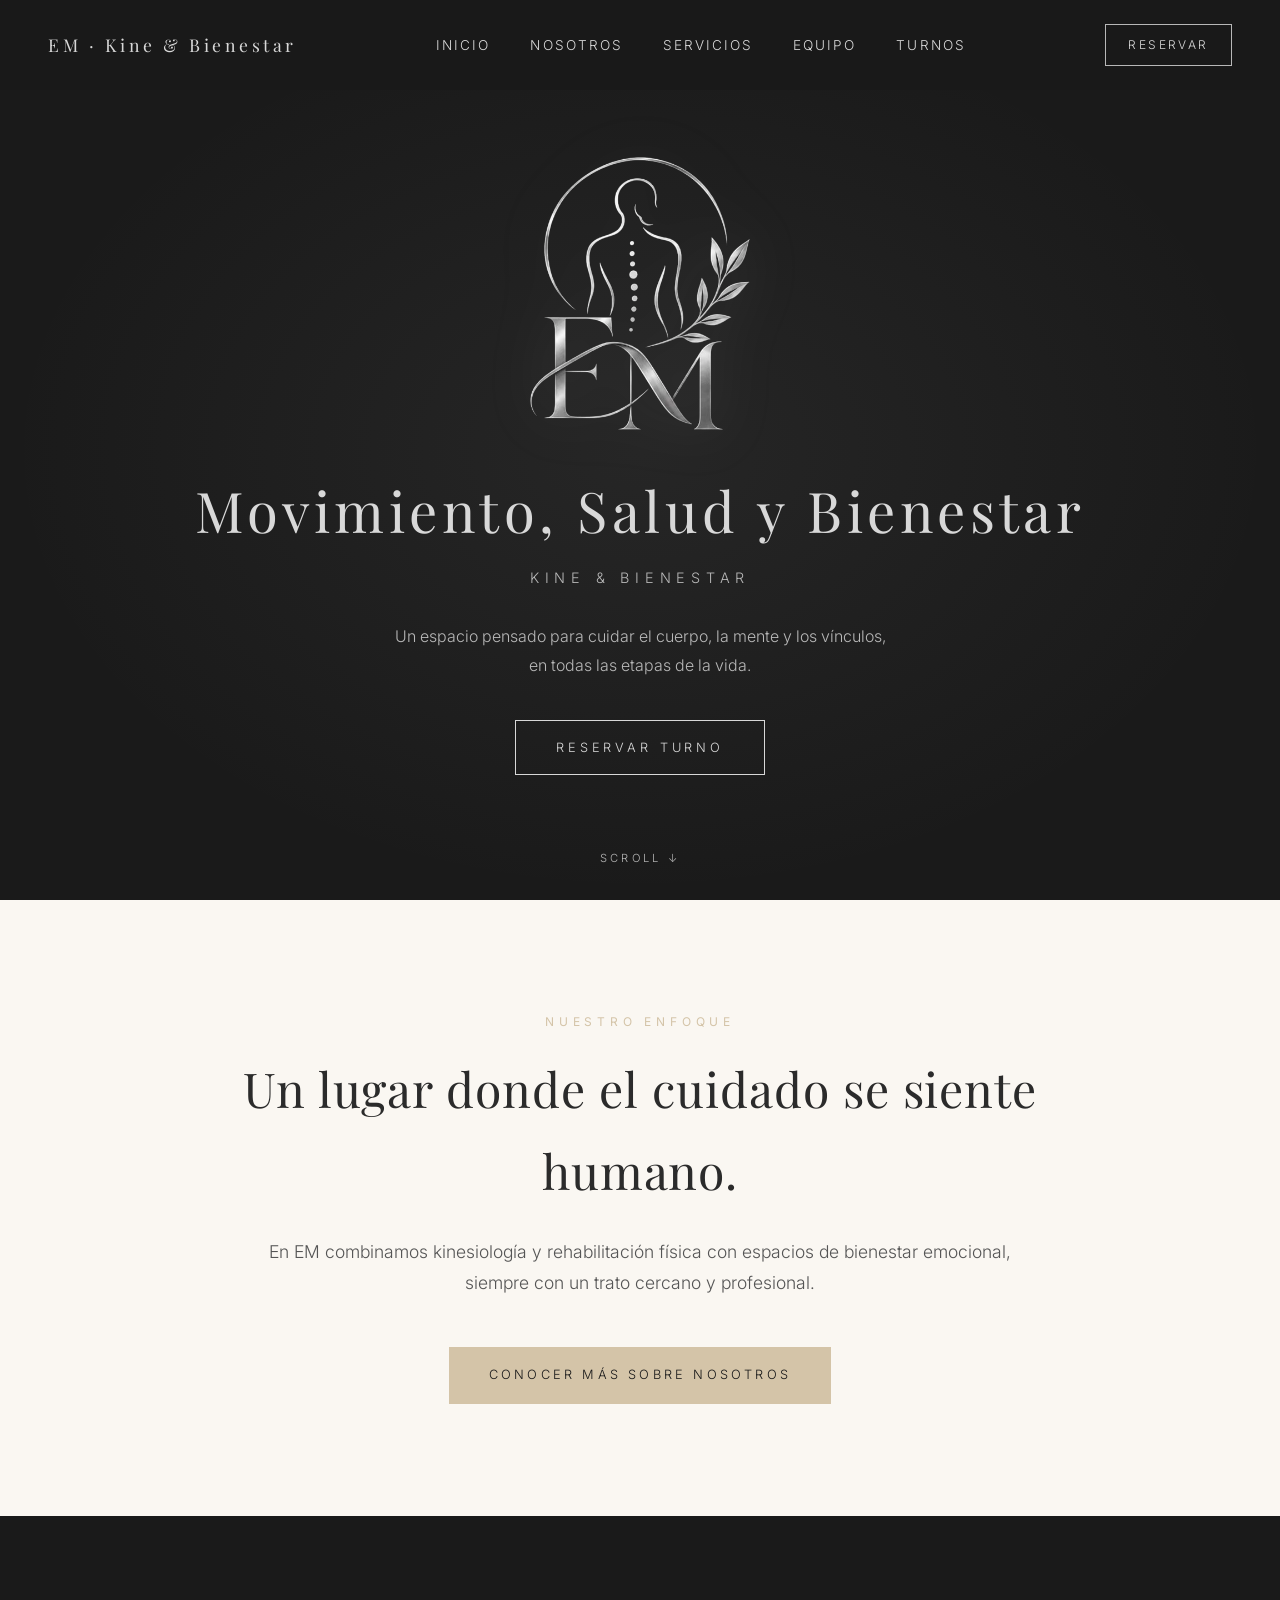
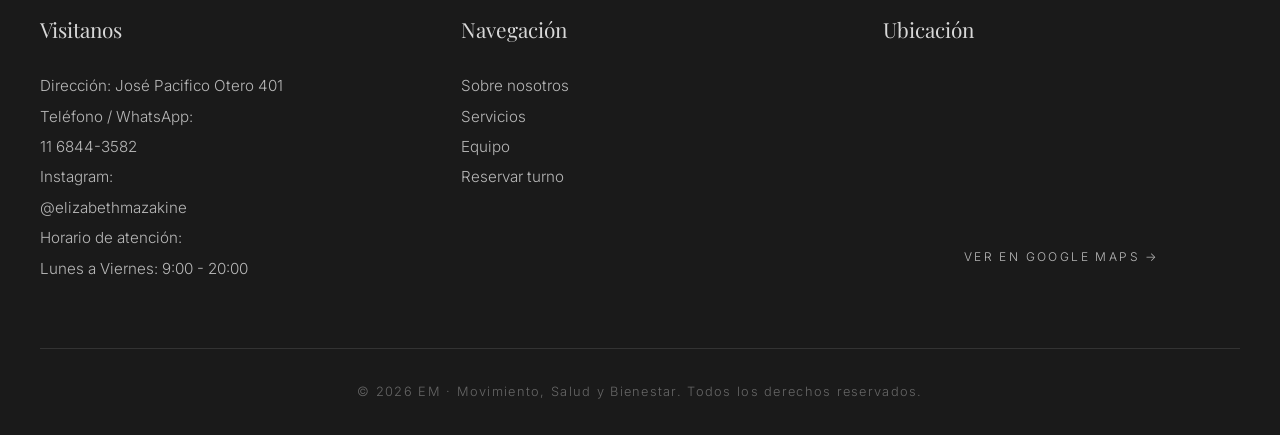
==== commit c21b2022: "refactor: sitio dividido en 5 páginas HTML con CSS y JS externos" ====
--- a/index.html
+++ b/index.html
@@ -3,35 +3,24 @@
   <head>
     <meta charset="UTF-8" />
     <meta name="viewport" content="width=device-width, initial-scale=1.0" />
-
-    <!-- SEO BÁSICO -->
     <title>EM · Kinesiología, Salud y Bienestar</title>
     <meta
       name="description"
-      content="Espacio integral de kinesiología, rehabilitación, psicología, yoga y bienestar para niños, adultos y adultos mayores. Reservá tu turno en EM."
+      content="Espacio integral de kinesiología, rehabilitación, psicología, yoga y bienestar. Reservá tu turno en EM."
     />
-    <meta
-      name="keywords"
-      content="kinesiologia, rehabilitacion, psicología, yoga, adultos mayores, bienestar, salud"
-    />
-    <meta name="author" content="EM Movimiento, Salud y Bienestar" />
     <link rel="canonical" href="https://emkine.com.ar/" />
-
-    <!-- OPEN GRAPH (para WhatsApp/Facebook) -->
     <meta property="og:title" content="EM · Movimiento, Salud y Bienestar" />
     <meta
       property="og:description"
-      content="Un espacio pensado para cuidar el cuerpo, la mente y los vínculos. Reservá tu turno."
+      content="Un espacio pensado para cuidar el cuerpo, la mente y los vínculos."
     />
     <meta property="og:image" content="https://emkine.com.ar/assets/logo.png" />
     <meta property="og:url" content="https://emkine.com.ar/" />
     <meta property="og:type" content="website" />
 
-    <!-- FAVICON -->
     <link rel="icon" type="image/png" href="./assets/logo.png" />
     <link rel="apple-touch-icon" href="./assets/logo.png" />
 
-    <!-- FUENTES -->
     <link rel="preconnect" href="https://fonts.googleapis.com" />
     <link rel="preconnect" href="https://fonts.gstatic.com" crossorigin />
     <link
@@ -39,7 +28,7 @@
       rel="stylesheet"
     />
 
-    <!-- GOOGLE ANALYTICS -->
+    <!-- Google Analytics -->
     <script
       async
       src="https://www.googletagmanager.com/gtag/js?id=G-DNB9H5F56E"
@@ -52,850 +41,23 @@
       gtag("js", new Date());
       gtag("config", "G-DNB9H5F56E");
     </script>
-    <style>
-      /* ============ RESET & BASE ============ */
-      *,
-      *::before,
-      *::after {
-        box-sizing: border-box;
-        margin: 0;
-        padding: 0;
-      }
-      html {
-        scroll-behavior: smooth;
-      }
-      body {
-        font-family: "Inter", sans-serif;
-        font-weight: 300;
-        color: #2b2b2b;
-        background: #faf7f2;
-        line-height: 1.7;
-        overflow-x: hidden;
-      }
-      img {
-        max-width: 100%;
-        display: block;
-      }
-      a {
-        text-decoration: none;
-        color: inherit;
-      }
-
-      /* ============ PALETTE ============ */
-      :root {
-        --cream: #faf7f2;
-        --bone: #f2ede4;
-        --beige: #e8dfd1;
-        --sand: #d4c4a8;
-        --dark: #1a1a1a;
-        --charcoal: #2b2b2b;
-        --silver: #b8b8b8;
-        --silver-bright: #d8d8d8;
-      }
-
-      /* ============ TYPOGRAPHY ============ */
-      .serif {
-        font-family: "Playfair Display", serif;
-        font-weight: 400;
-        letter-spacing: 0.01em;
-      }
-      .sans {
-        font-family: "Inter", sans-serif;
-        font-weight: 300;
-      }
-
-      /* ============ DIAMOND SEPARATOR ============ */
-      .diamond-sep {
-        display: flex;
-        align-items: center;
-        justify-content: center;
-        gap: 1.2rem;
-        margin: 2rem 0;
-      }
-      .diamond-sep::before,
-      .diamond-sep::after {
-        content: "";
-        width: 60px;
-        height: 1px;
-        background: var(--silver);
-      }
-      .diamond-sep span {
-        width: 8px;
-        height: 8px;
-        background: var(--silver);
-        transform: rotate(45deg);
-        display: inline-block;
-      }
-
-      /* ============ NAV ============ */
-      nav {
-        position: fixed;
-        top: 0;
-        left: 0;
-        right: 0;
-        z-index: 100;
-        padding: 1.5rem 3rem;
-        display: flex;
-        justify-content: space-between;
-        align-items: center;
-        background: rgba(26, 26, 26, 0.95);
-        backdrop-filter: blur(10px);
-        transition: all 0.4s ease;
-      }
-      nav .logo-text {
-        font-family: "Playfair Display", serif;
-        color: var(--silver-bright);
-        font-size: 1.1rem;
-        letter-spacing: 0.2em;
-      }
-      nav ul {
-        display: flex;
-        gap: 2.5rem;
-        list-style: none;
-      }
-      nav ul a {
-        color: var(--silver-bright);
-        font-size: 0.85rem;
-        letter-spacing: 0.15em;
-        text-transform: uppercase;
-        font-weight: 300;
-        transition: color 0.3s;
-      }
-      nav ul a:hover {
-        color: #fff;
-      }
-      nav .nav-cta {
-        border: 1px solid var(--silver);
-        padding: 0.6rem 1.4rem;
-        font-size: 0.75rem;
-        letter-spacing: 0.2em;
-        text-transform: uppercase;
-        color: var(--silver-bright);
-        transition: all 0.3s;
-      }
-      nav .nav-cta:hover {
-        background: var(--silver-bright);
-        color: var(--dark);
-      }
-
-      /* ============ HERO ============ */
-      .hero {
-        min-height: 100vh;
-        background: #1a1a1a;
-        display: flex;
-        flex-direction: column;
-        align-items: center;
-        justify-content: center;
-        text-align: center;
-        padding: 6rem 2rem 4rem;
-        position: relative;
-        overflow: hidden;
-      }
-      .hero::before {
-        content: "";
-        position: absolute;
-        inset: 0;
-        background: radial-gradient(
-          ellipse at center,
-          rgba(180, 180, 180, 0.08) 0%,
-          transparent 70%
-        );
-      }
-      .hero-logo {
-        width: 220px;
-        margin-bottom: 2rem;
-        filter: drop-shadow(0 0 30px rgba(200, 200, 200, 0.15));
-        animation: fadeIn 1.5s ease;
-      }
-      .hero h1 {
-        font-family: "Playfair Display", serif;
-        color: var(--silver-bright);
-        font-size: clamp(2rem, 5vw, 3.5rem);
-        font-weight: 400;
-        letter-spacing: 0.08em;
-        margin-bottom: 0.5rem;
-        animation: fadeUp 1.5s ease 0.3s both;
-      }
-      .hero .tagline {
-        font-family: "Inter", sans-serif;
-        color: var(--silver);
-        font-size: 0.9rem;
-        letter-spacing: 0.4em;
-        text-transform: uppercase;
-        font-weight: 300;
-        margin-bottom: 2rem;
-        animation: fadeUp 1.5s ease 0.6s both;
-      }
-      .hero .subtitle {
-        color: var(--silver);
-        font-size: 1rem;
-        max-width: 500px;
-        margin: 0 auto 2.5rem;
-        font-weight: 300;
-        line-height: 1.8;
-        animation: fadeUp 1.5s ease 0.9s both;
-      }
-      .hero .cta-btn {
-        display: inline-block;
-        border: 1px solid var(--silver-bright);
-        color: var(--silver-bright);
-        padding: 1rem 2.5rem;
-        font-size: 0.8rem;
-        letter-spacing: 0.3em;
-        text-transform: uppercase;
-        font-weight: 300;
-        transition: all 0.4s ease;
-        animation: fadeUp 1.5s ease 1.2s both;
-      }
-      .hero .cta-btn:hover {
-        background: var(--silver-bright);
-        color: var(--dark);
-      }
-      .hero-scroll {
-        position: absolute;
-        bottom: 2rem;
-        color: var(--silver);
-        font-size: 0.7rem;
-        letter-spacing: 0.3em;
-        text-transform: uppercase;
-        animation: bounce 2s infinite;
-      }
-
-      @keyframes fadeIn {
-        from {
-          opacity: 0;
-        }
-        to {
-          opacity: 1;
-        }
-      }
-      @keyframes fadeUp {
-        from {
-          opacity: 0;
-          transform: translateY(30px);
-        }
-        to {
-          opacity: 1;
-          transform: translateY(0);
-        }
-      }
-      @keyframes bounce {
-        0%,
-        100% {
-          transform: translateY(0);
-        }
-        50% {
-          transform: translateY(10px);
-        }
-      }
-
-      /* ============ SECTIONS GENERAL ============ */
-      section {
-        padding: 7rem 2rem;
-      }
-      .container {
-        max-width: 1200px;
-        margin: 0 auto;
-      }
-      .section-label {
-        font-size: 0.75rem;
-        letter-spacing: 0.4em;
-        text-transform: uppercase;
-        color: var(--sand);
-        text-align: center;
-        margin-bottom: 1rem;
-        font-weight: 400;
-      }
-      .section-title {
-        font-family: "Playfair Display", serif;
-        font-size: clamp(2rem, 4vw, 3rem);
-        font-weight: 400;
-        text-align: center;
-        color: var(--charcoal);
-        margin-bottom: 1.5rem;
-        letter-spacing: 0.02em;
-      }
-      .section-subtitle {
-        text-align: center;
-        max-width: 600px;
-        margin: 0 auto 4rem;
-        color: #6b6b6b;
-        font-size: 1rem;
-        line-height: 1.8;
-      }
-
-      /* ============ ABOUT ============ */
-      .about {
-        background: var(--cream);
-      }
-      .about-grid {
-        display: grid;
-        grid-template-columns: 1fr 1fr;
-        gap: 5rem;
-        align-items: center;
-      }
-      .about-img {
-        aspect-ratio: 4/5;
-        background: url("https://image.pollinations.ai/prompt/elegant%20boutique%20wellness%20studio%20interior%20cream%20walls%20massage%20table%20plants%20natural%20light%20minimalist?width=800&height=1000&nologo=true")
-          center/cover;
-        border-radius: 2px;
-      }
-      .about-text h2 {
-        font-family: "Playfair Display", serif;
-        font-size: 2.5rem;
-        font-weight: 400;
-        color: var(--charcoal);
-        margin-bottom: 2rem;
-        line-height: 1.2;
-      }
-      .about-text p {
-        color: #555;
-        margin-bottom: 1.5rem;
-        font-size: 1.05rem;
-        line-height: 1.9;
-      }
-      .about-text .signature {
-        font-family: "Playfair Display", serif;
-        font-style: italic;
-        color: var(--sand);
-        margin-top: 2rem;
-        font-size: 1.1rem;
-      }
-
-      /* ============ SERVICES ============ */
-      .services {
-        background: var(--bone);
-      }
-      .services-grid {
-        display: grid;
-        grid-template-columns: repeat(2, 1fr);
-        gap: 0;
-        border-top: 1px solid var(--beige);
-      }
-      .service-item {
-        padding: 3rem 2.5rem;
-        border-bottom: 1px solid var(--beige);
-        border-right: 1px solid var(--beige);
-        transition: all 0.4s ease;
-        position: relative;
-      }
-      .service-item:nth-child(even) {
-        border-right: none;
-      }
-      .service-item:hover {
-        background: #fff;
-      }
-      .service-item .diamond {
-        width: 6px;
-        height: 6px;
-        background: var(--silver);
-        transform: rotate(45deg);
-        margin-bottom: 1.5rem;
-        display: inline-block;
-      }
-      .service-item h3 {
-        font-family: "Playfair Display", serif;
-        font-size: 1.3rem;
-        font-weight: 500;
-        color: var(--charcoal);
-        margin-bottom: 0.8rem;
-      }
-      .service-item p {
-        color: #777;
-        font-size: 0.95rem;
-        line-height: 1.7;
-      }
-
-      /* ============ TWO PILLARS ============ */
-      .pillars {
-        background: var(--cream);
-        padding: 0;
-      }
-      .pillar {
-        display: grid;
-        grid-template-columns: 1fr 1fr;
-        min-height: 600px;
-      }
-      .pillar-img {
-        background-size: cover;
-        background-position: center;
-        min-height: 500px;
-      }
-      .pillar-img.physical {
-        background-image: url("https://image.pollinations.ai/prompt/woman%20doing%20gentle%20stretching%20in%20bright%20minimalist%20studio%20cream%20beige%20walls%20natural%20light%20wooden%20floors%20massage%20table%20editorial%20photography?width=1000&height=800&nologo=true");
-      }
-      .pillar-img.wellness {
-        background-image: url("https://image.pollinations.ai/prompt/woman%20meditating%20lotus%20position%20cream%20linen%20clothes%20warm%20room%20plants%20natural%20light%20serene%20boutique%20wellness?width=1000&height=800&nologo=true");
-      }
-      .pillar-content {
-        padding: 6rem 5rem;
-        display: flex;
-        flex-direction: column;
-        justify-content: center;
-      }
-      .pillar:nth-child(2) .pillar-content {
-        background: var(--bone);
-      }
-      .pillar:nth-child(1) .pillar-content {
-        background: var(--cream);
-      }
-      .pillar-content .label {
-        font-size: 0.75rem;
-        letter-spacing: 0.4em;
-        text-transform: uppercase;
-        color: var(--sand);
-        margin-bottom: 1.5rem;
-      }
-      .pillar-content h2 {
-        font-family: "Playfair Display", serif;
-        font-size: 2.8rem;
-        font-weight: 400;
-        color: var(--charcoal);
-        margin-bottom: 2rem;
-        line-height: 1.15;
-      }
-      .pillar-content p {
-        color: #666;
-        font-size: 1.05rem;
-        line-height: 1.9;
-        max-width: 450px;
-      }
-
-      /* ============ TEAM ============ */
-      .team {
-        background: var(--bone);
-      }
-      .team-grid {
-        display: grid;
-        grid-template-columns: repeat(4, 1fr);
-        gap: 3rem;
-        margin-top: 3rem;
-      }
-      .team-member {
-        text-align: center;
-      }
-      .team-photo {
-        width: 200px;
-        height: 200px;
-        border-radius: 50%;
-        margin: 0 auto 1.5rem;
-        background: var(--beige);
-        overflow: hidden;
-        border: 3px solid #fff;
-        box-shadow: 0 10px 30px rgba(0, 0, 0, 0.05);
-        display: flex;
-        align-items: center;
-        justify-content: center;
-        font-family: "Playfair Display", serif;
-        font-size: 3rem;
-        color: var(--sand);
-      }
-      .team-member h4 {
-        font-family: "Playfair Display", serif;
-        font-size: 1.2rem;
-        font-weight: 500;
-        color: var(--charcoal);
-        margin-bottom: 0.4rem;
-      }
-      .team-member .role {
-        font-size: 0.9rem;
-        color: var(--sand);
-        letter-spacing: 0.15em;
-        text-transform: uppercase;
-      }
-
-      /* ============ SCHEDULE ============ */
-      .schedule {
-        background: var(--cream);
-      }
-      .schedule-wrapper {
-        max-width: 800px;
-        margin: 0 auto;
-        text-align: center;
-      }
-      .schedule-table {
-        width: 100%;
-        border-collapse: collapse;
-        margin: 3rem 0;
-        background: #fff;
-      }
-      .schedule-table th,
-      .schedule-table td {
-        padding: 1.2rem 1.5rem;
-        text-align: left;
-        border-bottom: 1px solid var(--beige);
-      }
-      .schedule-table th {
-        font-family: "Playfair Display", serif;
-        font-weight: 500;
-        color: var(--charcoal);
-        font-size: 1rem;
-        background: var(--bone);
-      }
-      .schedule-table td {
-        color: #666;
-        font-size: 0.95rem;
-      }
-      .whatsapp-btn {
-        display: inline-flex;
-        align-items: center;
-        gap: 0.8rem;
-        background: var(--charcoal);
-        color: #fff;
-        padding: 1.1rem 2.5rem;
-        font-size: 0.8rem;
-        letter-spacing: 0.25em;
-        text-transform: uppercase;
-        font-weight: 300;
-        transition: all 0.3s;
-        margin-top: 1rem;
-      }
-      .whatsapp-btn:hover {
-        background: #000;
-        transform: translateY(-2px);
-      }
-      .whatsapp-btn svg {
-        width: 18px;
-        height: 18px;
-      }
-
-      /* ============ TESTIMONIALS ============ */
-      .testimonials {
-        background: var(--bone);
-      }
-      .testimonials-grid {
-        display: grid;
-        grid-template-columns: repeat(3, 1fr);
-        gap: 2rem;
-        margin-top: 3rem;
-      }
-      .testimonial {
-        background: #fff;
-        padding: 3rem 2.5rem;
-        position: relative;
-        border: 1px solid var(--beige);
-      }
-      .testimonial .quote-mark {
-        font-family: "Playfair Display", serif;
-        font-size: 4rem;
-        color: var(--sand);
-        line-height: 1;
-        margin-bottom: 1rem;
-      }
-      .testimonial p {
-        font-family: "Playfair Display", serif;
-        font-style: italic;
-        font-size: 1.05rem;
-        color: #555;
-        line-height: 1.8;
-        margin-bottom: 2rem;
-      }
-      .testimonial .author {
-        font-size: 0.8rem;
-        letter-spacing: 0.2em;
-        text-transform: uppercase;
-        color: var(--sand);
-        font-weight: 400;
-      }
-      /* ============ CONTACTO ============ */
-      .contact {
-        background: var(--bone);
-      }
-
-      .contact-form {
-        max-width: 700px;
-        margin: 0 auto;
-        background: #fff;
-        padding: 3rem;
-        border: 1px solid var(--beige);
-        border-radius: 2px;
-      }
-
-      .form-grid {
-        display: grid;
-        grid-template-columns: 1fr 1fr;
-        gap: 1.5rem;
-        margin-bottom: 1.5rem;
-      }
-
-      .form-group {
-        display: flex;
-        flex-direction: column;
-      }
-
-      .form-group.full-width {
-        grid-column: 1 / -1;
-        margin-bottom: 2rem;
-      }
-
-      .contact-form label {
-        font-size: 0.75rem;
-        letter-spacing: 0.15em;
-        text-transform: uppercase;
-        color: var(--charcoal);
-        margin-bottom: 0.5rem;
-        font-weight: 400;
-      }
-
-      .contact-form input,
-      .contact-form select,
-      .contact-form textarea {
-        width: 100%;
-        padding: 0.9rem 1rem;
-        font-family: "Inter", sans-serif;
-        font-size: 0.95rem;
-        color: var(--charcoal);
-        background: var(--cream);
-        border: 1px solid var(--beige);
-        border-radius: 2px;
-        transition: all 0.3s ease;
-        outline: none;
-      }
-
-      .contact-form input:focus,
-      .contact-form select:focus,
-      .contact-form textarea:focus {
-        border-color: var(--charcoal);
-        background: #fff;
-      }
-
-      .contact-form textarea {
-        resize: vertical;
-        min-height: 120px;
-      }
-
-      .form-submit {
-        text-align: center;
-      }
-
-      /* Ocultar campo honeypot (anti-spam) */
-      .hidden {
-        display: none !important;
-      }
-
-      /* Responsive del formulario */
-      @media (max-width: 768px) {
-        .contact-form {
-          padding: 2rem 1.5rem;
-        }
-
-        .form-grid {
-          grid-template-columns: 1fr; /* Una sola columna en móvil */
-          gap: 1.2rem;
-        }
-      }
-
-      /* ============ FOOTER ============ */
-      footer {
-        background: var(--dark);
-        color: var(--silver);
-        padding: 6rem 2rem 2rem;
-      }
-      .footer-grid {
-        max-width: 1200px;
-        margin: 0 auto;
-        display: grid;
-        grid-template-columns: 1fr 1fr 1fr;
-        gap: 4rem;
-        margin-bottom: 4rem;
-      }
-      .footer-col h4 {
-        font-family: "Playfair Display", serif;
-        color: var(--silver-bright);
-        font-size: 1.3rem;
-        font-weight: 400;
-        margin-bottom: 1.5rem;
-      }
-      .footer-col p,
-      .footer-col a {
-        color: var(--silver);
-        font-size: 0.95rem;
-        line-height: 2;
-        display: block;
-        transition: color 0.3s;
-      }
-      .footer-col a:hover {
-        color: #fff;
-      }
-      .footer-map {
-        width: 100%;
-        height: 200px;
-        background: #2a2a2a;
-        border: 1px solid #333;
-        display: flex;
-        align-items: center;
-        justify-content: center;
-        color: var(--silver);
-        font-size: 0.85rem;
-        letter-spacing: 0.2em;
-        text-transform: uppercase;
-      }
-      .footer-bottom {
-        max-width: 1200px;
-        margin: 0 auto;
-        padding-top: 2rem;
-        border-top: 1px solid #333;
-        text-align: center;
-        font-size: 0.8rem;
-        color: #666;
-        letter-spacing: 0.1em;
-      }
-
-      /* ============ SCROLL ANIMATIONS ============ */
-      .reveal {
-        opacity: 0;
-        transform: translateY(40px);
-        transition: all 1s cubic-bezier(0.25, 0.46, 0.45, 0.94);
-      }
-      .reveal.visible {
-        opacity: 1;
-        transform: translateY(0);
-      }
-
-      /* ============ RESPONSIVE ============ */
-      @media (max-width: 900px) {
-        nav ul {
-          display: none;
-        }
-        .about-grid,
-        .pillar,
-        .team-grid,
-        .testimonials-grid,
-        .footer-grid {
-          grid-template-columns: 1fr;
-        }
-        .services-grid {
-          grid-template-columns: 1fr;
-        }
-        .service-item {
-          border-right: none !important;
-        }
-        .pillar-content {
-          padding: 4rem 2rem;
-        }
-        .pillar-img {
-          min-height: 350px;
-        }
-        section {
-          padding: 5rem 1.5rem;
-        }
-      }
-      @media (max-width: 768px) {
-        nav .nav-cta {
-          display: none !important;
-        }
-      }
-      /* ============ CORRECCIÓN SCROLL HORIZONTAL Y BOTÓN ============ */
-
-      /* 1. Bloquear el desbordamiento a nivel raíz sin ser agresivos */
-      html,
-      body {
-        overflow-x: hidden !important;
-        width: 100% !important;
-        max-width: 100vw !important;
-        margin: 0 !important;
-        padding: 0 !important;
-      }
-
-      /* 2. Red de seguridad SOLO para elementos multimedia (NO afecta a los divs de fotos) */
-      img,
-      video,
-      iframe,
-      .hero-logo {
-        max-width: 100% !important;
-        height: auto !important;
-      }
-
-      /* 3. Ajustes específicos para móviles */
-      @media (max-width: 768px) {
-        /* A. EL CONTENEDOR DE LA TABLA: Este sí permite scroll */
-        .table-scroll-container {
-          overflow-x: auto !important;
-          -webkit-overflow-scrolling: touch;
-          width: 100% !important;
-          margin: 2rem 0;
-          -webkit-mask-image: linear-gradient(
-            to right,
-            transparent,
-            black 5%,
-            black 95%,
-            transparent
-          );
-          mask-image: linear-gradient(
-            to right,
-            transparent,
-            black 5%,
-            black 95%,
-            transparent
-          );
-        }
-
-        /* B. LA TABLA: Forzamos un ancho mínimo */
-        .schedule-table {
-          min-width: 650px !important;
-          width: 100% !important;
-          margin: 0 !important;
-          display: table !important;
-        }
-
-        /* C. BOTÓN DE WHATSAPP: Centrado perfecto */
-        .whatsapp-btn {
-          display: flex !important;
-          justify-content: center !important;
-          align-items: center !important;
-          width: 100% !important;
-          max-width: 320px !important;
-          margin: 2rem auto 0 !important;
-          padding: 1rem 1.5rem !important;
-          font-size: 0.75rem !important;
-          letter-spacing: 0.15em !important;
-          text-align: center !important;
-        }
-
-        .whatsapp-btn svg {
-          flex-shrink: 0;
-        }
-
-        /* D. FOTOS DEL EQUIPO: Círculos perfectos en móvil */
-        .team-photo {
-          width: 150px !important; /* Un poco más chico para móvil */
-          height: 150px !important; /* MISMO valor que el width para que sea círculo */
-          border-radius: 50% !important;
-          flex-shrink: 0 !important; /* Evita que se aplaste */
-          margin: 0 auto 1rem !important;
-        }
-
-        /* E. NAV: Limpio y centrado */
-        nav {
-          width: 100% !important;
-          left: 0 !important;
-          right: 0 !important;
-          justify-content: center !important;
-          padding: 1rem !important;
-        }
-
-        nav .nav-cta {
-          display: none !important;
-        }
-
-        /* F. HERO: Ajuste de padding */
-        .hero {
-          width: 100% !important;
-          padding: 5rem 1.5rem 3rem !important;
-        }
-      }
-    </style>
+
+    <!-- Hoja de estilos externa -->
+    <link rel="stylesheet" href="styles.css" />
   </head>
   <body>
     <!-- ============ NAV ============ -->
     <nav>
-      <div class="logo-text">EM · Kine & Bienestar</div>
-      <ul>
-        <li><a href="#about">Nosotros</a></li>
-        <li><a href="#services">Servicios</a></li>
-        <li><a href="#pillars">Enfoque</a></li>
-        <li><a href="#team">Equipo</a></li>
-        <li><a href="#schedule">Turnos</a></li>
+      <a href="index.html" class="logo-text">EM · Kine & Bienestar</a>
+      <div class="menu-toggle" id="mobile-menu">
+        <span></span><span></span><span></span>
+      </div>
+      <ul id="nav-list">
+        <li><a href="index.html">Inicio</a></li>
+        <li><a href="nosotros.html">Nosotros</a></li>
+        <li><a href="servicios.html">Servicios</a></li>
+        <li><a href="equipo.html">Equipo</a></li>
+        <li><a href="turnos.html">Turnos</a></li>
       </ul>
       <a
         href="https://wa.me/5491168443582?text=Hola!%20Quiero%20reservar%20un%20turno%20en%20EM%20·%20Movimiento,%20Salud%20y%20Bienestar"
@@ -914,441 +76,39 @@
         Un espacio pensado para cuidar el cuerpo, la mente y los vínculos, en
         todas las etapas de la vida.
       </p>
-      <a
-        href="https://wa.me/5491168443582?text=Hola!%20Quiero%20reservar%20un%20turno%20en%20EM%20·%20Movimiento,%20Salud%20y%20Bienestar"
-        class="cta-btn"
-        target="_blank"
-        >Reservar turno</a
-      >
+      <a href="turnos.html" class="cta-btn" target="_blank">Reservar turno</a>
       <div class="hero-scroll">Scroll ↓</div>
     </section>
 
-    <!-- ============ ABOUT ============ -->
-    <section class="about" id="about">
-      <div class="container">
-        <div class="about-grid">
-          <div class="about-img reveal"></div>
-          <div class="about-text reveal">
-            <div class="section-label" style="text-align: left">
-              Nuestro enfoque
-            </div>
-            <h2>Un lugar donde el cuidado se siente humano.</h2>
-            <p>
-              En EM entendemos el bienestar de manera integral. Combinamos
-              kinesiología y rehabilitación física con espacios de bienestar
-              emocional, estimulación y desarrollo social, para acompañar a cada
-              persona según el momento de vida que esté atravesando.
-            </p>
-            <p>
-              Trabajamos con niños, adultos y adultos mayores, desde la
-              recuperación de una lesión hasta el acompañamiento educativo y
-              social, siempre con un trato cercano, profesional y humano.
-            </p>
-            <div class="signature">— Equipo EM</div>
-          </div>
-        </div>
-      </div>
-    </section>
-
-    <!-- ============ SERVICES ============ -->
-    <section class="services" id="services">
-      <div class="container">
-        <div class="section-label reveal">Lo que ofrecemos</div>
-        <h2 class="section-title reveal">Nuestros servicios</h2>
-        <p class="section-subtitle reveal">
-          Un abordaje completo para cada etapa y necesidad
+    <!-- ============ INTRO BREVE ============ -->
+    <section class="about">
+      <div class="container" style="text-align: center; max-width: 800px">
+        <div class="section-label reveal">Nuestro enfoque</div>
+        <h2 class="section-title reveal">
+          Un lugar donde el cuidado se siente humano.
+        </h2>
+        <p
+          class="reveal"
+          style="
+            color: #555;
+            font-size: 1.1rem;
+            line-height: 1.8;
+            margin-bottom: 2rem;
+          "
+        >
+          En EM combinamos kinesiología y rehabilitación física con espacios de
+          bienestar emocional, siempre con un trato cercano y profesional.
         </p>
-        <div class="diamond-sep reveal"><span></span></div>
-
-        <div class="services-grid">
-          <div class="service-item reveal">
-            <span class="diamond"></span>
-            <h3>Neurología infantil</h3>
-            <p>Evaluación y tratamiento de trastornos neurológicos en niños.</p>
-          </div>
-          <div class="service-item reveal">
-            <span class="diamond"></span>
-            <h3>Traumatología</h3>
-            <p>Evaluación y tratamiento de lesiones osteoarticulares.</p>
-          </div>
-          <div class="service-item reveal">
-            <span class="diamond"></span>
-            <h3>Psiquiatría</h3>
-            <p>
-              Atención especializada en salud mental y trastornos psicológicos.
-            </p>
-          </div>
-          <div class="service-item reveal">
-            <span class="diamond"></span>
-            <h3>Psicología</h3>
-            <p>
-              Atención especializada en salud mental y trastornos psicológicos.
-            </p>
-          </div>
-          <div class="service-item reveal">
-            <span class="diamond"></span>
-            <h3>Psicopedagogía</h3>
-            <p>Evaluación y apoyo en el desarrollo académico y cognitivo.</p>
-          </div>
-          <div class="service-item reveal">
-            <span class="diamond"></span>
-            <h3>Rehabilitación kinesiológica</h3>
-            <p>Recuperación funcional personalizada.</p>
-          </div>
-          <div class="service-item reveal">
-            <span class="diamond"></span>
-            <h3>Barra de Access</h3>
-            <p>Terapia alternativa para liberar el estrés.</p>
-          </div>
-          <div class="service-item reveal">
-            <span class="diamond"></span>
-            <h3>Ejercicios para adultos mayores</h3>
-            <p>
-              Rutinas de movimiento adaptadas para mantener autonomía y
-              vitalidad.
-            </p>
-          </div>
-          <div class="service-item reveal">
-            <span class="diamond"></span>
-            <h3>Taller psico-cognitivo</h3>
-            <p>
-              Estimulación cognitiva y contención grupal para adultos mayores.
-            </p>
-          </div>
-          <div class="service-item reveal">
-            <span class="diamond"></span>
-            <h3>Psicomotricidad</h3>
-            <p>
-              Desarrollo del movimiento y la coordinación en la primera
-              infancia.
-            </p>
-          </div>
-          <div class="service-item reveal">
-            <span class="diamond"></span>
-            <h3>Estimulación temprana</h3>
-            <p>Acompañamiento del desarrollo en los primeros años de vida.</p>
-          </div>
-          <div class="service-item reveal">
-            <span class="diamond"></span>
-            <h3>Masajes</h3>
-            <p>Relajación y alivio de tensiones musculares.</p>
-          </div>
-          <div class="service-item reveal">
-            <span class="diamond"></span>
-            <h3>Yoga</h3>
-            <p>Práctica de conexión entre cuerpo y mente.</p>
-          </div>
-          <div class="service-item reveal">
-            <span class="diamond"></span>
-            <h3>Reiki</h3>
-            <p>Terapia energética para el equilibrio y la relajación.</p>
-          </div>
-          <div class="service-item reveal">
-            <span class="diamond"></span>
-            <h3>Taller de habilidades sociales</h3>
-            <p>Espacio de desarrollo de vínculos y comunicación.</p>
-          </div>
-          <div class="service-item reveal">
-            <span class="diamond"></span>
-            <h3>Alfabetización</h3>
-            <p>Acompañamiento en el proceso de lectoescritura.</p>
-          </div>
-          <div class="service-item reveal">
-            <span class="diamond"></span>
-            <h3>Ayuda escolar</h3>
-            <p>Apoyo pedagógico para chicos en edad escolar.</p>
-          </div>
-          <div class="service-item reveal">
-            <span class="diamond"></span>
-            <h3>Gimnasia para adultos mayores</h3>
-            <p>Actividad física adaptada para la población de edad avanzada.</p>
-          </div>
-        </div>
-      </div>
-    </section>
-
-    <!-- ============ TWO PILLARS ============ -->
-    <section class="pillars" id="pillars">
-      <div class="pillar">
-        <div class="pillar-img physical"></div>
-        <div class="pillar-content reveal">
-          <div class="label">Eje 01</div>
-          <h2>Cuerpo en movimiento</h2>
-          <p>
-            Tratamos lesiones, acompañamos rehabilitaciones y trabajamos la
-            actividad física con un enfoque profesional, adaptado a cada
-            paciente y cada objetivo.
-          </p>
-        </div>
-      </div>
-      <div class="pillar">
-        <div class="pillar-content reveal">
-          <div class="label">Eje 02</div>
-          <h2>Mente y vínculos</h2>
-          <p>
-            Sumamos espacios de yoga, reiki, talleres y acompañamiento escolar,
-            porque el bienestar también se construye desde lo emocional, lo
-            social y lo educativo.
-          </p>
-        </div>
-        <div class="pillar-img wellness"></div>
-      </div>
-    </section>
-
-    <!-- ============ TEAM ============ -->
-    <section class="team" id="team">
-      <div class="container">
-        <div class="section-label reveal">Profesionales</div>
-        <h2 class="section-title reveal">Quiénes te acompañan</h2>
-        <p class="section-subtitle reveal">
-          Un equipo de profesionales comprometidos con tu bienestar y el de tu
-          familia.
-        </p>
-        <div class="diamond-sep reveal"><span></span></div>
-
-        <div class="team-grid">
-          <div class="team-member reveal">
-            <div class="team-photo">EM</div>
-            <h4>Micaela Acevedo</h4>
-            <div class="role">Lic. en Psicopedagogía</div>
-          </div>
-          <div class="team-member reveal">
-            <div class="team-photo">EM</div>
-            <h4>Juanjo</h4>
-            <div class="role">Habilidades Sociales</div>
-          </div>
-          <div class="team-member reveal">
-            <div class="team-photo">EM</div>
-            <h4>Romina</h4>
-            <div class="role">Yoga</div>
-          </div>
-          <div class="team-member reveal">
-            <div class="team-photo">EM</div>
-            <h4>Mercedes</h4>
-            <div class="role">Masajes · Reflexología</div>
-          </div>
-        </div>
-      </div>
-    </section>
-
-    <!-- ============ SCHEDULE ============ -->
-    <section class="schedule" id="schedule">
-      <div class="schedule-wrapper">
-        <div class="section-label reveal">Turnos</div>
-        <h2 class="section-title reveal">Reservá tu turno</h2>
-        <p class="section-subtitle reveal">
-          Coordinamos los horarios según cada servicio y profesional. Escribinos
-          y te ayudamos a encontrar el turno que mejor se adapte a vos.
-        </p>
-        <div class="diamond-sep reveal"><span></span></div>
-        <div class="table-scroll-container">
-          <table class="schedule-table reveal">
-            <thead>
-              <tr>
-                <th>Día</th>
-                <th>Horario</th>
-                <th>Servicios</th>
-                <th>Profesional</th>
-              </tr>
-            </thead>
-            <tbody>
-              <tr>
-                <td>Martes y Jueves</td>
-                <td>09:00 — 12:00</td>
-                <td>Alfabetización · Apoyo Escolar</td>
-                <td>Leticia</td>
-              </tr>
-              <tr>
-                <td>Martes y Jueves</td>
-                <td>09:00 — 12:00</td>
-                <td>Yoga</td>
-                <td>Romina</td>
-              </tr>
-              <tr>
-                <td>Jueves</td>
-                <td>17:00 — 19:00</td>
-                <td>Habilidades Sociales</td>
-                <td>Juanjo</td>
-              </tr>
-              <tr>
-                <td>Viernes</td>
-                <td>09:00 — 19:00</td>
-                <td>Masajes · Reflexología</td>
-                <td>Mercedes</td>
-              </tr>
-              <tr>
-                <td>Sábados</td>
-                <td>13:00 — 15:00</td>
-                <td>Psicopedagogía</td>
-                <td>Lic. Micaela Acevedo</td>
-              </tr>
-            </tbody>
-          </table>
-        </div>
-
         <a
-          href="https://wa.me/5491168443582?text=Hola!%20Quiero%20reservar%20un%20turno%20en%20EM%20·%20Movimiento,%20Salud%20y%20Bienestar"
+          href="nosotros.html"
           class="whatsapp-btn reveal"
-          target="_blank"
+          style="
+            background: var(--sand);
+            color: var(--dark);
+            text-decoration: none;
+          "
+          >Conocer más sobre nosotros</a
         >
-          <svg viewBox="0 0 24 24" fill="currentColor">
-            <path
-              d="M17.472 14.382c-.297-.149-1.758-.867-2.03-.967-.273-.099-.471-.148-.67.15-.197.297-.767.966-.94 1.164-.173.199-.347.223-.644.075-.297-.15-1.255-.463-2.39-1.475-.883-.788-1.48-1.761-1.653-2.059-.173-.297-.018-.458.13-.606.134-.133.298-.347.446-.52.149-.174.198-.298.298-.497.099-.198.05-.371-.025-.52-.075-.149-.669-1.612-.916-2.207-.242-.579-.487-.5-.669-.51-.173-.008-.371-.01-.57-.01-.198 0-.52.074-.792.372-.272.297-1.04 1.016-1.04 2.479 0 1.462 1.065 2.875 1.213 3.074.149.198 2.096 3.2 5.077 4.487.709.306 1.262.489 1.694.625.712.227 1.36.195 1.871.118.571-.085 1.758-.719 2.006-1.413.248-.694.248-1.289.173-1.413-.074-.124-.272-.198-.57-.347m-5.421 7.403h-.004a9.87 9.87 0 01-5.031-1.378l-.361-.214-3.741.982.998-3.648-.235-.374a9.86 9.86 0 01-1.51-5.26c.001-5.45 4.436-9.884 9.888-9.884 2.64 0 5.122 1.03 6.988 2.898a9.825 9.825 0 012.893 6.994c-.003 5.45-4.437 9.884-9.885 9.884m8.413-18.297A11.815 11.815 0 0012.05 0C5.495 0 .16 5.335.157 11.892c0 2.096.547 4.142 1.588 5.945L.057 24l6.305-1.654a11.882 11.882 0 005.683 1.448h.005c6.554 0 11.89-5.335 11.893-11.893a11.821 11.821 0 00-3.48-8.413Z"
-            />
-          </svg>
-          Reservar por WhatsApp
-        </a>
-      </div>
-    </section>
-
-    <!-- ============ TESTIMONIALS ============ -->
-    <section class="testimonials">
-      <div class="container">
-        <div class="section-label reveal">Testimonios</div>
-        <h2 class="section-title reveal">Lo que dicen quienes nos eligen</h2>
-        <div class="diamond-sep reveal"><span></span></div>
-
-        <div class="testimonials-grid">
-          <div class="testimonial reveal">
-            <div class="quote-mark">"</div>
-            <p>
-              Empecé rehabilitación después de una lesión y el acompañamiento
-              fue excelente en todo el proceso.
-            </p>
-            <div class="author">— Paciente de Traumatología</div>
-          </div>
-          <div class="testimonial reveal">
-            <div class="quote-mark">"</div>
-            <p>
-              El taller para adultos mayores le devolvió las ganas de salir de
-              casa a mi mamá.
-            </p>
-            <div class="author">— Familiar de paciente</div>
-          </div>
-          <div class="testimonial reveal">
-            <div class="quote-mark">"</div>
-            <p>
-              Un lugar cálido, donde te sentís escuchado desde el primer día.
-            </p>
-            <div class="author">— Paciente de Yoga</div>
-          </div>
-        </div>
-      </div>
-    </section>
-    <!-- ============ CONTACTO ============ -->
-    <section class="contact" id="contacto">
-      <div class="container">
-        <div class="section-label reveal">Contacto</div>
-        <h2 class="section-title reveal">Reservá tu turno o consultanos</h2>
-        <p class="section-subtitle reveal">
-          Completá el formulario y nos pondremos en contacto a la brevedad para
-          coordinar tu espacio.
-        </p>
-        <div class="diamond-sep reveal"><span></span></div>
-
-        <!-- Formulario con atributos de Netlify -->
-        <form
-          class="contact-form reveal"
-          name="contacto-em"
-          method="POST"
-          data-netlify="true"
-          netlify-honeypot="bot-field"
-          action="/success"
-        >
-          <!-- Campo oculto anti-spam (Netlify lo usa para filtrar bots) -->
-          <p class="hidden">
-            <label
-              >No llenar esto si sos humano: <input name="bot-field"
-            /></label>
-          </p>
-
-          <!-- Campo oculto que le dice a Netlify el nombre del formulario -->
-          <input type="hidden" name="form-name" value="contacto-em" />
-
-          <div class="form-grid">
-            <div class="form-group">
-              <label for="nombre">Nombre completo</label>
-              <input
-                type="text"
-                id="nombre"
-                name="nombre"
-                required
-                placeholder="Tu nombre"
-              />
-            </div>
-
-            <div class="form-group">
-              <label for="telefono">Teléfono / WhatsApp</label>
-              <input
-                type="tel"
-                id="telefono"
-                name="telefono"
-                required
-                placeholder="11 1234-5678"
-              />
-            </div>
-
-            <div class="form-group">
-              <label for="email">Correo electrónico</label>
-              <input
-                type="email"
-                id="email"
-                name="email"
-                required
-                placeholder="tu@email.com"
-              />
-            </div>
-
-            <div class="form-group">
-              <label for="servicio">Servicio de interés</label>
-              <select id="servicio" name="servicio" required>
-                <option value="" disabled selected>
-                  Seleccioná una opción
-                </option>
-                <option value="Kinesiología / Rehabilitación">
-                  Kinesiología / Rehabilitación
-                </option>
-                <option value="Psicología / Psiquiatría">
-                  Psicología / Psiquiatría
-                </option>
-                <option value="Psicopedagogía / Ayuda escolar">
-                  Psicopedagogía / Ayuda escolar
-                </option>
-                <option value="Yoga / Reiki / Masajes">
-                  Yoga / Reiki / Masajes
-                </option>
-                <option value="Adultos mayores">Adultos mayores</option>
-                <option value="Otra consulta">Otra consulta</option>
-              </select>
-            </div>
-          </div>
-
-          <div class="form-group full-width">
-            <label for="mensaje">Mensaje o consulta</label>
-            <textarea
-              id="mensaje"
-              name="mensaje"
-              rows="4"
-              required
-              placeholder="Contanos brevemente qué necesitás o qué día/horario te queda cómodo..."
-            ></textarea>
-          </div>
-
-          <div class="form-submit">
-            <button
-              type="submit"
-              class="whatsapp-btn"
-              style="
-                border: none;
-                cursor: pointer;
-                width: 100%;
-                max-width: 350px;
-              "
-            >
-              Enviar consulta
-            </button>
-          </div>
-        </form>
       </div>
     </section>
 
@@ -1359,18 +119,16 @@
           <h4>Visitanos</h4>
           <p>Dirección: José Pacifico Otero 401</p>
           <p>
-            Teléfono / WhatsApp:<br />
-            <a
+            Teléfono / WhatsApp:<br /><a
               href="https://wa.me/5491168443582?text=Hola!%20Quiero%20reservar%20un%20turno%20en%20EM%20·%20Movimiento,%20Salud%20y%20Bienestar"
               target="_blank"
-            >
-              11 6844-3582
-            </a>
+              >11 6844-3582</a
+            >
           </p>
           <p>
             Instagram:<br /><a
               href="https://www.instagram.com/elizabethmazakine/"
-              target="_blank "
+              target="_blank"
               >@elizabethmazakine</a
             >
           </p>
@@ -1378,15 +136,10 @@
         </div>
         <div class="footer-col">
           <h4>Navegación</h4>
-          <a href="#about">Sobre nosotros</a>
-          <a href="#services">Servicios</a>
-          <a href="#team">Equipo</a>
-          <a
-            href="https://wa.me/5491168443582?text=Hola!%20Quiero%20reservar%20un%20turno%20en%20EM%20·%20Movimiento,%20Salud%20y%20Bienestar"
-            target="_blank"
-            >Reservar turno</a
-          >
-          <a href="#contacto">Contacto</a>
+          <a href="nosotros.html">Sobre nosotros</a>
+          <a href="servicios.html">Servicios</a>
+          <a href="equipo.html">Equipo</a>
+          <a href="turnos.html">Reservar turno</a>
         </div>
         <div class="footer-col">
           <h4>Ubicación</h4>
@@ -1402,8 +155,7 @@
             allowfullscreen=""
             loading="lazy"
             referrerpolicy="no-referrer-when-downgrade"
-          >
-          </iframe>
+          ></iframe>
           <p style="margin-top: 1rem; text-align: center">
             <a
               href="https://maps.app.goo.gl/uQszjiDg7FtCoCvW8"
@@ -1413,9 +165,8 @@
                 letter-spacing: 0.2em;
                 text-transform: uppercase;
               "
-            >
-              Ver en Google Maps →
-            </a>
+              >Ver en Google Maps →</a
+            >
           </p>
         </div>
       </div>
@@ -1425,22 +176,65 @@
       </div>
     </footer>
 
-    <!-- ============ SCROLL REVEAL SCRIPT ============ -->
-    <script>
-      const observer = new IntersectionObserver(
-        (entries) => {
-          entries.forEach((entry) => {
-            if (entry.isIntersecting) {
-              entry.target.classList.add("visible");
-            }
-          });
-        },
-        { threshold: 0.15 },
-      );
-
-      document
-        .querySelectorAll(".reveal")
-        .forEach((el) => observer.observe(el));
-    </script>
+    <!-- ============ POPUP AGENDA HTML ============ -->
+    <div id="popup-agenda" class="popup-overlay">
+      <div class="popup-content">
+        <button class="popup-close" aria-label="Cerrar">&times;</button>
+        <div class="popup-header">
+          <span class="popup-badge">¡Novedad!</span>
+          <h2 class="popup-title">Abrimos agenda</h2>
+        </div>
+        <div class="popup-info">
+          <div class="popup-date">
+            <svg
+              viewBox="0 0 24 24"
+              fill="none"
+              stroke="currentColor"
+              stroke-width="2"
+            >
+              <rect x="3" y="4" width="18" height="18" rx="2" />
+              <line x1="16" y1="2" x2="16" y2="6" />
+              <line x1="8" y1="2" x2="8" y2="6" />
+              <line x1="3" y1="10" x2="21" y2="10" />
+            </svg>
+            <span>Martes 20-10</span>
+          </div>
+          <div class="popup-time">
+            <svg
+              viewBox="0 0 24 24"
+              fill="none"
+              stroke="currentColor"
+              stroke-width="2"
+            >
+              <circle cx="12" cy="12" r="10" />
+              <polyline points="12 6 12 12 16 14" />
+            </svg>
+            <span>De 9 a 11 hs</span>
+          </div>
+        </div>
+        <div class="popup-service">
+          <h3 class="popup-service-title">Neurología Infantil</h3>
+          <p class="popup-professional">Dra. Sandra Fernandez</p>
+          <p class="popup-description">
+            Acompañando cada etapa de su desarrollo
+          </p>
+        </div>
+        <a
+          href="https://wa.me/5491168443582?text=Hola!%20Quiero%20reservar%20un%20turno%20de%20Neurología%20Infantil%20con%20la%20Dra.%20Sandra%20Fernandez"
+          class="popup-cta"
+          target="_blank"
+        >
+          <svg viewBox="0 0 24 24" fill="currentColor">
+            <path
+              d="M17.472 14.382c-.297-.149-1.758-.867-2.03-.967-.273-.099-.471-.148-.67.15-.197.297-.767.966-.94 1.164-.173.199-.347.223-.644.075-.297-.15-1.255-.463-2.39-1.475-.883-.788-1.48-1.761-1.653-2.059-.173-.297-.018-.458.13-.606.134-.133.298-.347.446-.52.149-.174.198-.298.298-.497.099-.198.05-.371-.025-.52-.075-.149-.669-1.612-.916-2.207-.242-.579-.487-.5-.669-.51-.173-.008-.371-.01-.57-.01-.198 0-.52.074-.792.372-.272.297-1.04 1.016-1.04 2.479 0 1.462 1.065 2.875 1.213 3.074.149.198 2.096 3.2 5.077 4.487.709.306 1.262.489 1.694.625.712.227 1.36.195 1.871.118.571-.085 1.758-.719 2.006-1.413.248-.694.248-1.289.173-1.413-.074-.124-.272-.198-.57-.347m-5.421 7.403h-.004a9.87 9.87 0 01-5.031-1.378l-.361-.214-3.741.982.998-3.648-.235-.374a9.86 9.86 0 01-1.51-5.26c.001-5.45 4.436-9.884 9.888-9.884 2.64 0 5.122 1.03 6.988 2.898a9.825 9.825 0 012.893 6.994c-.003 5.45-4.437 9.884-9.885 9.884m8.413-18.297A11.815 11.815 0 0012.05 0C5.495 0 .16 5.335.157 11.892c0 2.096.547 4.142 1.588 5.945L.057 24l6.305-1.654a11.882 11.882 0 005.683 1.448h.005c6.554 0 11.89-5.335 11.893-11.893a11.821 11.821 0 00-3.48-8.413Z"
+            />
+          </svg>
+          Reservar turno
+        </a>
+      </div>
+    </div>
+
+    <!-- Script externo -->
+    <script src="script.js" defer></script>
   </body>
 </html>
--- a/styles.css
+++ b/styles.css
@@ -0,0 +1,1059 @@
+/* ============ RESET & BASE ============ */
+*,
+*::before,
+*::after {
+  box-sizing: border-box;
+  margin: 0;
+  padding: 0;
+}
+html {
+  scroll-behavior: smooth;
+}
+body {
+  font-family: "Inter", sans-serif;
+  font-weight: 300;
+  color: #2b2b2b;
+  background: #faf7f2;
+  line-height: 1.7;
+  overflow-x: hidden;
+}
+img {
+  max-width: 100%;
+  display: block;
+}
+a {
+  text-decoration: none;
+  color: inherit;
+}
+
+/* ============ PALETTE ============ */
+:root {
+  --cream: #faf7f2;
+  --bone: #f2ede4;
+  --beige: #e8dfd1;
+  --sand: #d4c4a8;
+  --dark: #1a1a1a;
+  --charcoal: #2b2b2b;
+  --silver: #b8b8b8;
+  --silver-bright: #d8d8d8;
+}
+
+/* ============ TYPOGRAPHY ============ */
+.serif {
+  font-family: "Playfair Display", serif;
+  font-weight: 400;
+  letter-spacing: 0.01em;
+}
+.sans {
+  font-family: "Inter", sans-serif;
+  font-weight: 300;
+}
+
+/* ============ DIAMOND SEPARATOR ============ */
+.diamond-sep {
+  display: flex;
+  align-items: center;
+  justify-content: center;
+  gap: 1.2rem;
+  margin: 2rem 0;
+}
+.diamond-sep::before,
+.diamond-sep::after {
+  content: "";
+  width: 60px;
+  height: 1px;
+  background: var(--silver);
+}
+.diamond-sep span {
+  width: 8px;
+  height: 8px;
+  background: var(--silver);
+  transform: rotate(45deg);
+  display: inline-block;
+}
+
+/* ============ NAV ============ */
+nav {
+  position: fixed;
+  top: 0;
+  left: 0;
+  right: 0;
+  z-index: 100;
+  padding: 1.5rem 3rem;
+  display: flex;
+  justify-content: space-between;
+  align-items: center;
+  background: rgba(26, 26, 26, 0.95);
+  backdrop-filter: blur(10px);
+  transition: all 0.4s ease;
+}
+nav .logo-text {
+  font-family: "Playfair Display", serif;
+  color: var(--silver-bright);
+  font-size: 1.1rem;
+  letter-spacing: 0.2em;
+}
+nav ul {
+  display: flex;
+  gap: 2.5rem;
+  list-style: none;
+}
+nav ul a {
+  color: var(--silver-bright);
+  font-size: 0.85rem;
+  letter-spacing: 0.15em;
+  text-transform: uppercase;
+  font-weight: 300;
+  transition: color 0.3s;
+}
+nav ul a:hover {
+  color: #fff;
+}
+nav .nav-cta {
+  border: 1px solid var(--silver);
+  padding: 0.6rem 1.4rem;
+  font-size: 0.75rem;
+  letter-spacing: 0.2em;
+  text-transform: uppercase;
+  color: var(--silver-bright);
+  transition: all 0.3s;
+}
+nav .nav-cta:hover {
+  background: var(--silver-bright);
+  color: var(--dark);
+}
+
+/* ============ HERO ============ */
+.hero {
+  min-height: 100vh;
+  background: #1a1a1a;
+  display: flex;
+  flex-direction: column;
+  align-items: center;
+  justify-content: center;
+  text-align: center;
+  padding: 6rem 2rem 4rem;
+  position: relative;
+  overflow: hidden;
+}
+.hero::before {
+  content: "";
+  position: absolute;
+  inset: 0;
+  background: radial-gradient(
+    ellipse at center,
+    rgba(180, 180, 180, 0.08) 0%,
+    transparent 70%
+  );
+}
+.hero-logo {
+  width: 220px;
+  margin-bottom: 2rem;
+  filter: drop-shadow(0 0 30px rgba(200, 200, 200, 0.15));
+  animation: fadeIn 1.5s ease;
+}
+.hero h1 {
+  font-family: "Playfair Display", serif;
+  color: var(--silver-bright);
+  font-size: clamp(2rem, 5vw, 3.5rem);
+  font-weight: 400;
+  letter-spacing: 0.08em;
+  margin-bottom: 0.5rem;
+  animation: fadeUp 1.5s ease 0.3s both;
+}
+.hero .tagline {
+  font-family: "Inter", sans-serif;
+  color: var(--silver);
+  font-size: 0.9rem;
+  letter-spacing: 0.4em;
+  text-transform: uppercase;
+  font-weight: 300;
+  margin-bottom: 2rem;
+  animation: fadeUp 1.5s ease 0.6s both;
+}
+.hero .subtitle {
+  color: var(--silver);
+  font-size: 1rem;
+  max-width: 500px;
+  margin: 0 auto 2.5rem;
+  font-weight: 300;
+  line-height: 1.8;
+  animation: fadeUp 1.5s ease 0.9s both;
+}
+.hero .cta-btn {
+  display: inline-block;
+  border: 1px solid var(--silver-bright);
+  color: var(--silver-bright);
+  padding: 1rem 2.5rem;
+  font-size: 0.8rem;
+  letter-spacing: 0.3em;
+  text-transform: uppercase;
+  font-weight: 300;
+  transition: all 0.4s ease;
+  animation: fadeUp 1.5s ease 1.2s both;
+}
+.hero .cta-btn:hover {
+  background: var(--silver-bright);
+  color: var(--dark);
+}
+.hero-scroll {
+  position: absolute;
+  bottom: 2rem;
+  color: var(--silver);
+  font-size: 0.7rem;
+  letter-spacing: 0.3em;
+  text-transform: uppercase;
+  animation: bounce 2s infinite;
+}
+
+@keyframes fadeIn {
+  from {
+    opacity: 0;
+  }
+  to {
+    opacity: 1;
+  }
+}
+@keyframes fadeUp {
+  from {
+    opacity: 0;
+    transform: translateY(30px);
+  }
+  to {
+    opacity: 1;
+    transform: translateY(0);
+  }
+}
+@keyframes bounce {
+  0%,
+  100% {
+    transform: translateY(0);
+  }
+  50% {
+    transform: translateY(10px);
+  }
+}
+
+/* ============ SECTIONS GENERAL ============ */
+section {
+  padding: 7rem 2rem;
+}
+.container {
+  max-width: 1200px;
+  margin: 0 auto;
+}
+.section-label {
+  font-size: 0.75rem;
+  letter-spacing: 0.4em;
+  text-transform: uppercase;
+  color: var(--sand);
+  text-align: center;
+  margin-bottom: 1rem;
+  font-weight: 400;
+}
+.section-title {
+  font-family: "Playfair Display", serif;
+  font-size: clamp(2rem, 4vw, 3rem);
+  font-weight: 400;
+  text-align: center;
+  color: var(--charcoal);
+  margin-bottom: 1.5rem;
+  letter-spacing: 0.02em;
+}
+.section-subtitle {
+  text-align: center;
+  max-width: 600px;
+  margin: 0 auto 4rem;
+  color: #6b6b6b;
+  font-size: 1rem;
+  line-height: 1.8;
+}
+
+/* ============ ABOUT ============ */
+.about {
+  background: var(--cream);
+}
+.about-grid {
+  display: grid;
+  grid-template-columns: 1fr 1fr;
+  gap: 5rem;
+  align-items: center;
+}
+.about-img {
+  aspect-ratio: 4/5;
+  background: url("https://image.pollinations.ai/prompt/elegant%20boutique%20wellness%20studio%20interior%20cream%20walls%20massage%20table%20plants%20natural%20light%20minimalist?width=800&height=1000&nologo=true")
+    center/cover;
+  border-radius: 2px;
+}
+.about-text h2 {
+  font-family: "Playfair Display", serif;
+  font-size: 2.5rem;
+  font-weight: 400;
+  color: var(--charcoal);
+  margin-bottom: 2rem;
+  line-height: 1.2;
+}
+.about-text p {
+  color: #555;
+  margin-bottom: 1.5rem;
+  font-size: 1.05rem;
+  line-height: 1.9;
+}
+.about-text .signature {
+  font-family: "Playfair Display", serif;
+  font-style: italic;
+  color: var(--sand);
+  margin-top: 2rem;
+  font-size: 1.1rem;
+}
+
+/* ============ SERVICES ============ */
+.services {
+  background: var(--bone);
+}
+.services-grid {
+  display: grid;
+  grid-template-columns: repeat(2, 1fr);
+  gap: 0;
+  border-top: 1px solid var(--beige);
+}
+.service-item {
+  padding: 3rem 2.5rem;
+  border-bottom: 1px solid var(--beige);
+  border-right: 1px solid var(--beige);
+  transition: all 0.4s ease;
+  position: relative;
+}
+.service-item:nth-child(even) {
+  border-right: none;
+}
+.service-item:hover {
+  background: #fff;
+}
+.service-item .diamond {
+  width: 6px;
+  height: 6px;
+  background: var(--silver);
+  transform: rotate(45deg);
+  margin-bottom: 1.5rem;
+  display: inline-block;
+}
+.service-item h3 {
+  font-family: "Playfair Display", serif;
+  font-size: 1.3rem;
+  font-weight: 500;
+  color: var(--charcoal);
+  margin-bottom: 0.8rem;
+}
+.service-item p {
+  color: #777;
+  font-size: 0.95rem;
+  line-height: 1.7;
+}
+
+/* ============ TWO PILLARS ============ */
+.pillars {
+  background: var(--cream);
+  padding: 0;
+}
+.pillar {
+  display: grid;
+  grid-template-columns: 1fr 1fr;
+  min-height: 600px;
+}
+.pillar-img {
+  background-size: cover;
+  background-position: center;
+  min-height: 500px;
+}
+.pillar-img.physical {
+  background-image: url("https://image.pollinations.ai/prompt/woman%20doing%20gentle%20stretching%20in%20bright%20minimalist%20studio%20cream%20beige%20walls%20natural%20light%20wooden%20floors%20massage%20table%20editorial%20photography?width=1000&height=800&nologo=true");
+}
+.pillar-img.wellness {
+  background-image: url("https://image.pollinations.ai/prompt/woman%20meditating%20lotus%20position%20cream%20linen%20clothes%20warm%20room%20plants%20natural%20light%20serene%20boutique%20wellness?width=1000&height=800&nologo=true");
+}
+.pillar-content {
+  padding: 6rem 5rem;
+  display: flex;
+  flex-direction: column;
+  justify-content: center;
+}
+.pillar:nth-child(2) .pillar-content {
+  background: var(--bone);
+}
+.pillar:nth-child(1) .pillar-content {
+  background: var(--cream);
+}
+.pillar-content .label {
+  font-size: 0.75rem;
+  letter-spacing: 0.4em;
+  text-transform: uppercase;
+  color: var(--sand);
+  margin-bottom: 1.5rem;
+}
+.pillar-content h2 {
+  font-family: "Playfair Display", serif;
+  font-size: 2.8rem;
+  font-weight: 400;
+  color: var(--charcoal);
+  margin-bottom: 2rem;
+  line-height: 1.15;
+}
+.pillar-content p {
+  color: #666;
+  font-size: 1.05rem;
+  line-height: 1.9;
+  max-width: 450px;
+}
+
+/* ============ TEAM ============ */
+.team {
+  background: var(--bone);
+}
+.team-grid {
+  display: grid;
+  grid-template-columns: repeat(4, 1fr);
+  gap: 3rem;
+  margin-top: 3rem;
+}
+.team-member {
+  text-align: center;
+}
+.team-photo {
+  width: 200px;
+  height: 200px;
+  border-radius: 50%;
+  margin: 0 auto 1.5rem;
+  background: var(--beige);
+  overflow: hidden;
+  border: 3px solid #fff;
+  box-shadow: 0 10px 30px rgba(0, 0, 0, 0.05);
+  display: flex;
+  align-items: center;
+  justify-content: center;
+  font-family: "Playfair Display", serif;
+  font-size: 3rem;
+  color: var(--sand);
+}
+.team-member h4 {
+  font-family: "Playfair Display", serif;
+  font-size: 1.2rem;
+  font-weight: 500;
+  color: var(--charcoal);
+  margin-bottom: 0.4rem;
+}
+.team-member .role {
+  font-size: 0.9rem;
+  color: var(--sand);
+  letter-spacing: 0.15em;
+  text-transform: uppercase;
+}
+
+/* ============ SCHEDULE ============ */
+.schedule {
+  background: var(--cream);
+}
+.schedule-wrapper {
+  max-width: 800px;
+  margin: 0 auto;
+  text-align: center;
+}
+.schedule-table {
+  width: 100%;
+  border-collapse: collapse;
+  margin: 3rem 0;
+  background: #fff;
+}
+.schedule-table th,
+.schedule-table td {
+  padding: 1.2rem 1.5rem;
+  text-align: left;
+  border-bottom: 1px solid var(--beige);
+}
+.schedule-table th {
+  font-family: "Playfair Display", serif;
+  font-weight: 500;
+  color: var(--charcoal);
+  font-size: 1rem;
+  background: var(--bone);
+}
+.schedule-table td {
+  color: #666;
+  font-size: 0.95rem;
+}
+.whatsapp-btn {
+  display: inline-flex;
+  align-items: center;
+  gap: 0.8rem;
+  background: var(--charcoal);
+  color: #fff;
+  padding: 1.1rem 2.5rem;
+  font-size: 0.8rem;
+  letter-spacing: 0.25em;
+  text-transform: uppercase;
+  font-weight: 300;
+  transition: all 0.3s;
+  margin-top: 1rem;
+}
+.whatsapp-btn:hover {
+  background: #000;
+  transform: translateY(-2px);
+}
+.whatsapp-btn svg {
+  width: 18px;
+  height: 18px;
+}
+
+/* ============ TESTIMONIALS ============ */
+.testimonials {
+  background: var(--bone);
+}
+.testimonials-grid {
+  display: grid;
+  grid-template-columns: repeat(3, 1fr);
+  gap: 2rem;
+  margin-top: 3rem;
+}
+.testimonial {
+  background: #fff;
+  padding: 3rem 2.5rem;
+  position: relative;
+  border: 1px solid var(--beige);
+}
+.testimonial .quote-mark {
+  font-family: "Playfair Display", serif;
+  font-size: 4rem;
+  color: var(--sand);
+  line-height: 1;
+  margin-bottom: 1rem;
+}
+.testimonial p {
+  font-family: "Playfair Display", serif;
+  font-style: italic;
+  font-size: 1.05rem;
+  color: #555;
+  line-height: 1.8;
+  margin-bottom: 2rem;
+}
+.testimonial .author {
+  font-size: 0.8rem;
+  letter-spacing: 0.2em;
+  text-transform: uppercase;
+  color: var(--sand);
+  font-weight: 400;
+}
+/* ============ CONTACTO ============ */
+.contact {
+  background: var(--bone);
+}
+
+.contact-form {
+  max-width: 700px;
+  margin: 0 auto;
+  background: #fff;
+  padding: 3rem;
+  border: 1px solid var(--beige);
+  border-radius: 2px;
+}
+
+.form-grid {
+  display: grid;
+  grid-template-columns: 1fr 1fr;
+  gap: 1.5rem;
+  margin-bottom: 1.5rem;
+}
+
+.form-group {
+  display: flex;
+  flex-direction: column;
+}
+
+.form-group.full-width {
+  grid-column: 1 / -1;
+  margin-bottom: 2rem;
+}
+
+.contact-form label {
+  font-size: 0.75rem;
+  letter-spacing: 0.15em;
+  text-transform: uppercase;
+  color: var(--charcoal);
+  margin-bottom: 0.5rem;
+  font-weight: 400;
+}
+
+.contact-form input,
+.contact-form select,
+.contact-form textarea {
+  width: 100%;
+  padding: 0.9rem 1rem;
+  font-family: "Inter", sans-serif;
+  font-size: 0.95rem;
+  color: var(--charcoal);
+  background: var(--cream);
+  border: 1px solid var(--beige);
+  border-radius: 2px;
+  transition: all 0.3s ease;
+  outline: none;
+}
+
+.contact-form input:focus,
+.contact-form select:focus,
+.contact-form textarea:focus {
+  border-color: var(--charcoal);
+  background: #fff;
+}
+
+.contact-form textarea {
+  resize: vertical;
+  min-height: 120px;
+}
+
+.form-submit {
+  text-align: center;
+}
+
+/* Ocultar campo honeypot (anti-spam) */
+.hidden {
+  display: none !important;
+}
+
+/* Responsive del formulario */
+@media (max-width: 768px) {
+  .contact-form {
+    padding: 2rem 1.5rem;
+  }
+
+  .form-grid {
+    grid-template-columns: 1fr; /* Una sola columna en móvil */
+    gap: 1.2rem;
+  }
+}
+
+/* ============ FOOTER ============ */
+footer {
+  background: var(--dark);
+  color: var(--silver);
+  padding: 6rem 2rem 2rem;
+}
+.footer-grid {
+  max-width: 1200px;
+  margin: 0 auto;
+  display: grid;
+  grid-template-columns: 1fr 1fr 1fr;
+  gap: 4rem;
+  margin-bottom: 4rem;
+}
+.footer-col h4 {
+  font-family: "Playfair Display", serif;
+  color: var(--silver-bright);
+  font-size: 1.3rem;
+  font-weight: 400;
+  margin-bottom: 1.5rem;
+}
+.footer-col p,
+.footer-col a {
+  color: var(--silver);
+  font-size: 0.95rem;
+  line-height: 2;
+  display: block;
+  transition: color 0.3s;
+}
+.footer-col a:hover {
+  color: #fff;
+}
+.footer-map {
+  width: 100%;
+  height: 200px;
+  background: #2a2a2a;
+  border: 1px solid #333;
+  display: flex;
+  align-items: center;
+  justify-content: center;
+  color: var(--silver);
+  font-size: 0.85rem;
+  letter-spacing: 0.2em;
+  text-transform: uppercase;
+}
+.footer-bottom {
+  max-width: 1200px;
+  margin: 0 auto;
+  padding-top: 2rem;
+  border-top: 1px solid #333;
+  text-align: center;
+  font-size: 0.8rem;
+  color: #666;
+  letter-spacing: 0.1em;
+}
+
+/* ============ SCROLL ANIMATIONS ============ */
+.reveal {
+  opacity: 0;
+  transform: translateY(40px);
+  transition: all 1s cubic-bezier(0.25, 0.46, 0.45, 0.94);
+}
+.reveal.visible {
+  opacity: 1;
+  transform: translateY(0);
+}
+/* ============ MENÚ HAMBURGUESA (Móvil) ============ */
+.menu-toggle {
+  display: none;
+  flex-direction: column;
+  gap: 6px;
+  cursor: pointer;
+  z-index: 101;
+  padding: 5px;
+}
+.menu-toggle span {
+  width: 28px;
+  height: 2px;
+  background: var(--silver-bright);
+  transition: all 0.3s ease;
+  border-radius: 2px;
+}
+
+/* Animación de la X al abrir */
+.menu-toggle.active span:nth-child(1) {
+  transform: rotate(45deg) translate(5px, 6px);
+}
+.menu-toggle.active span:nth-child(2) {
+  opacity: 0;
+}
+.menu-toggle.active span:nth-child(3) {
+  transform: rotate(-45deg) translate(5px, -6px);
+}
+
+/* ============ RESPONSIVE ============ */
+@media (max-width: 900px) {
+  .menu-toggle {
+    display: flex; /* Muestra el ícono hamburguesa en móvil */
+  }
+
+  nav ul {
+    position: fixed;
+    top: 0;
+    right: -100%; /* Oculto a la derecha */
+    width: 75%;
+    max-width: 300px;
+    height: 100vh;
+    background: var(--dark);
+    flex-direction: column;
+    justify-content: center;
+    align-items: center;
+    gap: 2rem;
+    transition: right 0.4s cubic-bezier(0.4, 0, 0.2, 1);
+    z-index: 100;
+    box-shadow: -5px 0 20px rgba(0, 0, 0, 0.3);
+  }
+
+  nav ul.active {
+    right: 0; /* Se desliza hacia adentro */
+  }
+
+  nav ul a {
+    font-size: 1.1rem;
+    letter-spacing: 0.1em;
+  }
+
+  .about-grid,
+  .pillar,
+  .team-grid,
+  .testimonials-grid,
+  .footer-grid {
+    grid-template-columns: 1fr;
+  }
+  .services-grid {
+    grid-template-columns: 1fr;
+  }
+  .service-item {
+    border-right: none !important;
+  }
+  .pillar-content {
+    padding: 4rem 2rem;
+  }
+  .pillar-img {
+    min-height: 350px;
+  }
+  section {
+    padding: 5rem 1.5rem;
+  }
+}
+/* ============ CORRECCIÓN SCROLL HORIZONTAL Y BOTÓN ============ */
+
+/* 1. Bloquear el desbordamiento a nivel raíz sin ser agresivos */
+html,
+body {
+  overflow-x: hidden !important;
+  width: 100% !important;
+  max-width: 100vw !important;
+  margin: 0 !important;
+  padding: 0 !important;
+}
+
+/* 2. Red de seguridad SOLO para elementos multimedia (NO afecta a los divs de fotos) */
+img,
+video,
+iframe,
+.hero-logo {
+  max-width: 100% !important;
+  height: auto !important;
+}
+
+/* 3. Ajustes específicos para móviles */
+@media (max-width: 768px) {
+  /* A. EL CONTENEDOR DE LA TABLA: Este sí permite scroll */
+  .table-scroll-container {
+    overflow-x: auto !important;
+    -webkit-overflow-scrolling: touch;
+    width: 100% !important;
+    margin: 2rem 0;
+    -webkit-mask-image: linear-gradient(
+      to right,
+      transparent,
+      black 5%,
+      black 95%,
+      transparent
+    );
+    mask-image: linear-gradient(
+      to right,
+      transparent,
+      black 5%,
+      black 95%,
+      transparent
+    );
+  }
+
+  /* B. LA TABLA: Forzamos un ancho mínimo */
+  .schedule-table {
+    min-width: 650px !important;
+    width: 100% !important;
+    margin: 0 !important;
+    display: table !important;
+  }
+
+  /* C. BOTÓN DE WHATSAPP: Centrado perfecto */
+  .whatsapp-btn {
+    display: flex !important;
+    justify-content: center !important;
+    align-items: center !important;
+    width: 100% !important;
+    max-width: 320px !important;
+    margin: 2rem auto 0 !important;
+    padding: 1rem 1.5rem !important;
+    font-size: 0.75rem !important;
+    letter-spacing: 0.15em !important;
+    text-align: center !important;
+  }
+
+  .whatsapp-btn svg {
+    flex-shrink: 0;
+  }
+
+  /* D. FOTOS DEL EQUIPO: Círculos perfectos en móvil */
+  .team-photo {
+    width: 150px !important; /* Un poco más chico para móvil */
+    height: 150px !important; /* MISMO valor que el width para que sea círculo */
+    border-radius: 50% !important;
+    flex-shrink: 0 !important; /* Evita que se aplaste */
+    margin: 0 auto 1rem !important;
+  }
+
+  /* E. NAV: Limpio y centrado */
+  nav {
+    width: 100% !important;
+    left: 0 !important;
+    right: 0 !important;
+    justify-content: center !important;
+    padding: 1rem !important;
+  }
+
+  nav .nav-cta {
+    display: none !important;
+  }
+
+  /* F. HERO: Ajuste de padding */
+  .hero {
+    width: 100% !important;
+    padding: 5rem 1.5rem 3rem !important;
+  }
+}
+/* ============ POPUP AGENDA ============ */
+.popup-overlay {
+  position: fixed;
+  inset: 0;
+  background: rgba(26, 26, 26, 0.7);
+  backdrop-filter: blur(6px);
+  display: flex;
+  align-items: center;
+  justify-content: center;
+  z-index: 9999;
+  opacity: 0;
+  visibility: hidden;
+  transition: all 0.4s ease;
+  padding: 1rem;
+}
+
+.popup-overlay.active {
+  opacity: 1;
+  visibility: visible;
+}
+
+.popup-content {
+  background: var(--cream);
+  max-width: 480px;
+  width: 100%;
+  border-radius: 4px;
+  padding: 3rem 2.5rem;
+  position: relative;
+  text-align: center;
+  transform: translateY(30px) scale(0.95);
+  transition: all 0.4s cubic-bezier(0.34, 1.56, 0.64, 1);
+  border: 1px solid var(--beige);
+  box-shadow: 0 25px 60px rgba(0, 0, 0, 0.3);
+}
+
+.popup-overlay.active .popup-content {
+  transform: translateY(0) scale(1);
+}
+
+.popup-close {
+  position: absolute;
+  top: 1rem;
+  right: 1rem;
+  background: none;
+  border: none;
+  font-size: 1.8rem;
+  color: var(--silver);
+  cursor: pointer;
+  width: 36px;
+  height: 36px;
+  display: flex;
+  align-items: center;
+  justify-content: center;
+  border-radius: 50%;
+  transition: all 0.3s;
+  line-height: 1;
+}
+
+.popup-close:hover {
+  background: var(--beige);
+  color: var(--charcoal);
+}
+
+.popup-badge {
+  display: inline-block;
+  background: var(--charcoal);
+  color: var(--silver-bright);
+  padding: 0.4rem 1.2rem;
+  font-size: 0.7rem;
+  letter-spacing: 0.25em;
+  text-transform: uppercase;
+  border-radius: 20px;
+  margin-bottom: 1rem;
+}
+
+.popup-title {
+  font-family: "Playfair Display", serif;
+  font-size: 2rem;
+  font-weight: 400;
+  color: var(--charcoal);
+  margin-bottom: 1.5rem;
+  font-style: italic;
+}
+
+.popup-info {
+  display: flex;
+  flex-direction: column;
+  gap: 0.8rem;
+  margin-bottom: 2rem;
+  padding-bottom: 2rem;
+  border-bottom: 1px solid var(--beige);
+}
+
+.popup-date,
+.popup-time {
+  display: flex;
+  align-items: center;
+  justify-content: center;
+  gap: 0.8rem;
+  color: var(--charcoal);
+  font-size: 1.05rem;
+}
+
+.popup-date svg,
+.popup-time svg {
+  width: 22px;
+  height: 22px;
+  color: var(--sand);
+}
+
+.popup-service {
+  margin-bottom: 2rem;
+}
+
+.popup-service-title {
+  font-family: "Playfair Display", serif;
+  font-size: 1.8rem;
+  font-weight: 500;
+  color: var(--charcoal);
+  margin-bottom: 0.5rem;
+}
+
+.popup-professional {
+  font-size: 1rem;
+  color: var(--sand);
+  letter-spacing: 0.1em;
+  margin-bottom: 0.8rem;
+  font-weight: 400;
+}
+
+.popup-description {
+  font-size: 0.95rem;
+  color: #666;
+  font-style: italic;
+  font-family: "Playfair Display", serif;
+}
+
+.popup-cta {
+  display: inline-flex;
+  align-items: center;
+  justify-content: center;
+  gap: 0.8rem;
+  background: var(--charcoal);
+  color: #fff;
+  padding: 1rem 2.5rem;
+  font-size: 0.8rem;
+  letter-spacing: 0.25em;
+  text-transform: uppercase;
+  font-weight: 300;
+  border-radius: 2px;
+  transition: all 0.3s;
+  width: 100%;
+  max-width: 300px;
+}
+
+.popup-cta:hover {
+  background: var(--dark);
+  transform: translateY(-2px);
+}
+
+.popup-cta svg {
+  width: 18px;
+  height: 18px;
+}
+
+/* Responsive del popup */
+@media (max-width: 480px) {
+  .popup-content {
+    padding: 2.5rem 1.5rem;
+  }
+
+  .popup-title {
+    font-size: 1.6rem;
+  }
+
+  .popup-service-title {
+    font-size: 1.5rem;
+  }
+}
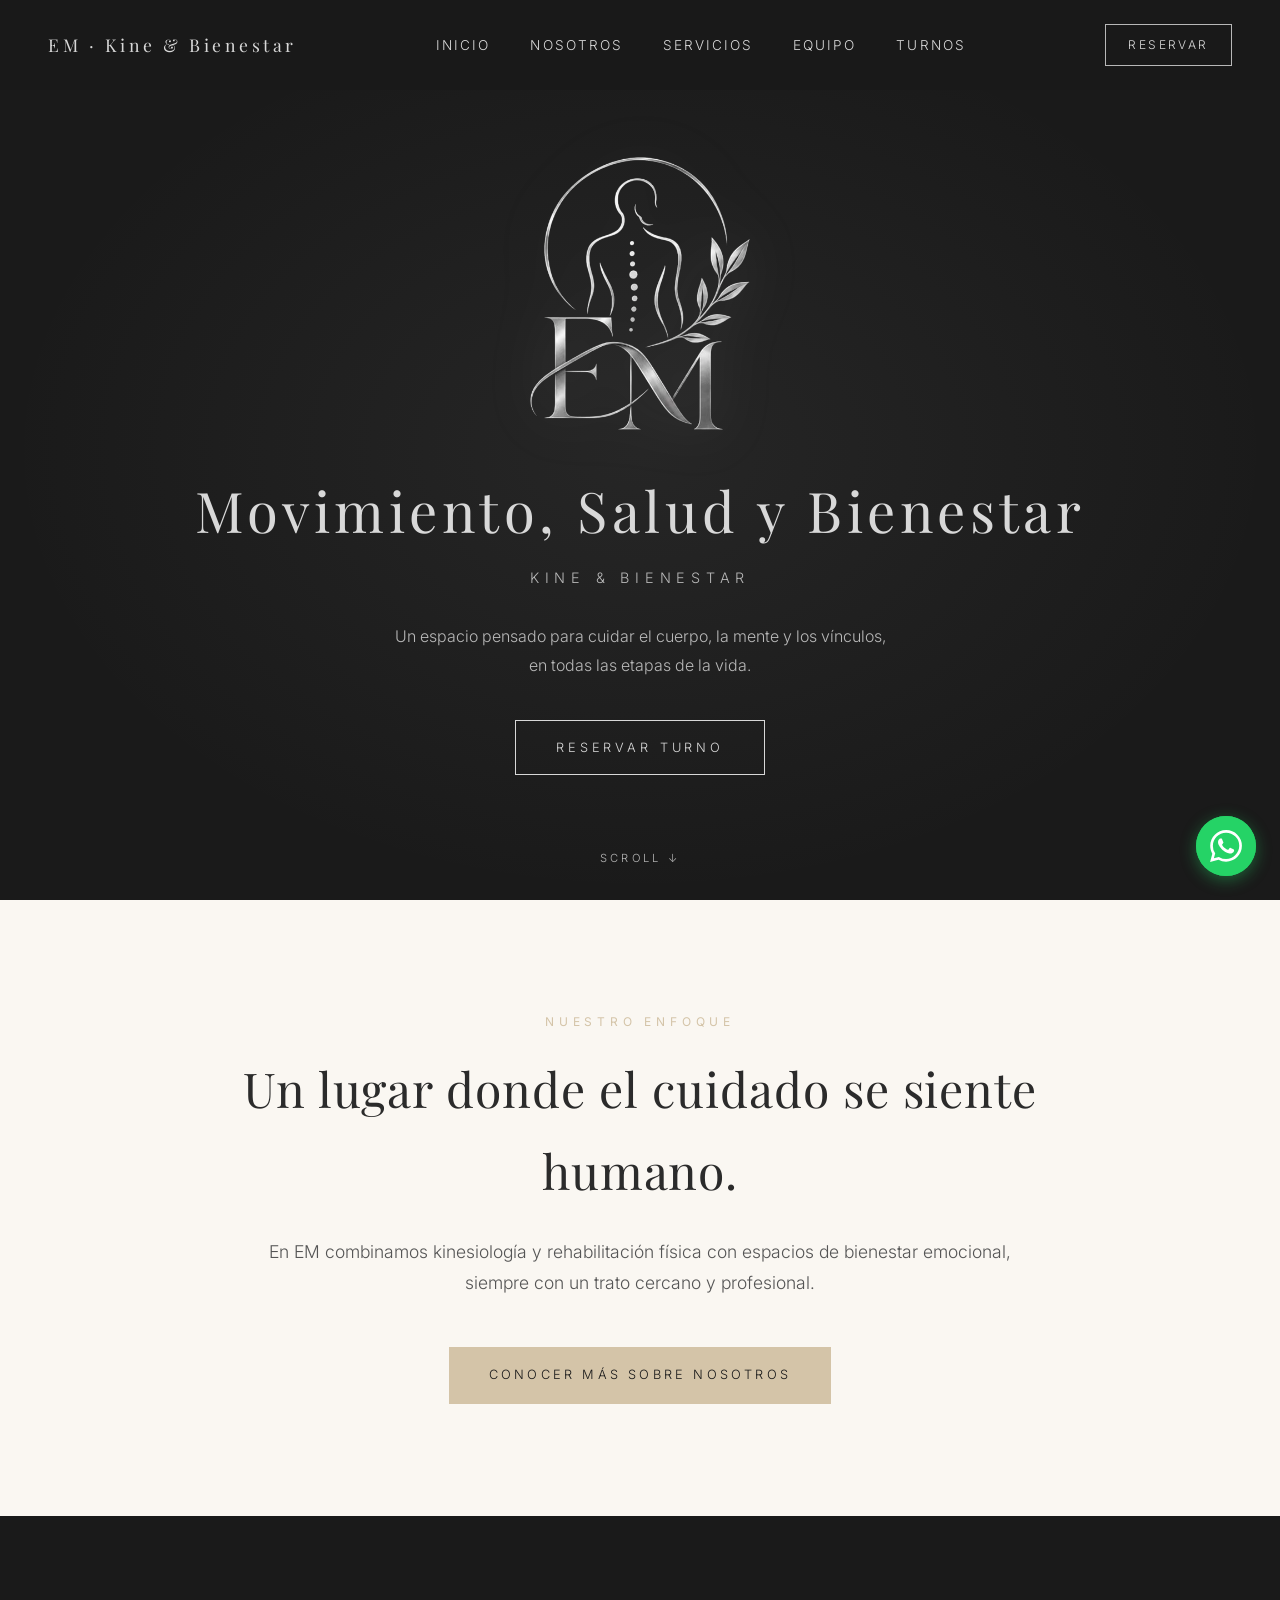
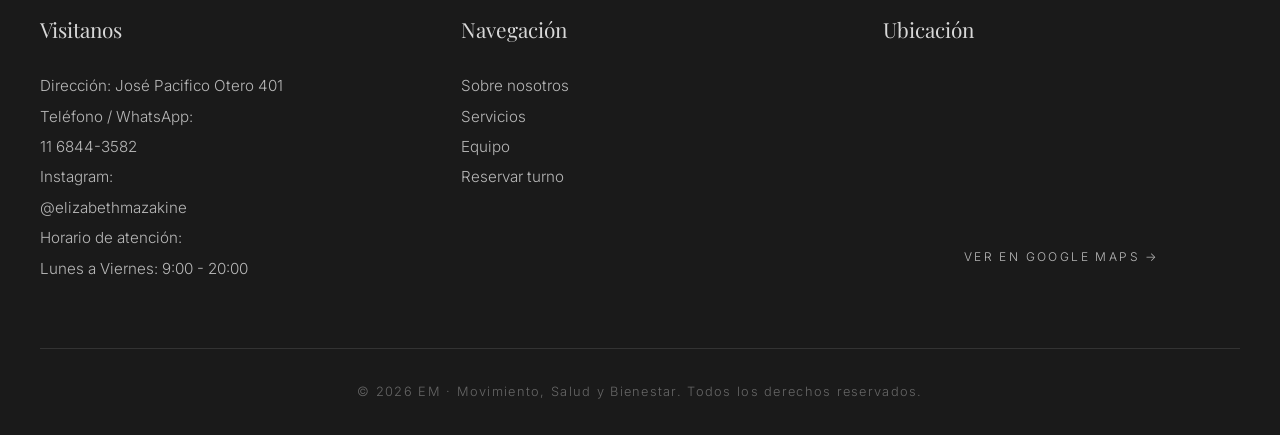
==== commit 96b0fe46: "feat: botón flotante de WhatsApp con tooltip y animación pulse" ====
--- a/index.html
+++ b/index.html
@@ -76,10 +76,14 @@
         Un espacio pensado para cuidar el cuerpo, la mente y los vínculos, en
         todas las etapas de la vida.
       </p>
-      <a href="turnos.html" class="cta-btn" target="_blank">Reservar turno</a>
+      <a
+        href="https://wa.me/5491168443582?text=Hola!%20Quiero%20reservar%20un%20turno%20en%20EM%20·%20Movimiento,%20Salud%20y%20Bienestar"
+        class="cta-btn"
+        target="_blank"
+        >Reservar turno</a
+      >
       <div class="hero-scroll">Scroll ↓</div>
     </section>
-
     <!-- ============ INTRO BREVE ============ -->
     <section class="about">
       <div class="container" style="text-align: center; max-width: 800px">
@@ -233,6 +237,20 @@
         </a>
       </div>
     </div>
+    <!-- ============ BOTÓN FLOTANTE WHATSAPP ============ -->
+    <a
+      href="https://wa.me/5491168443582?text=Hola!%20Quiero%20reservar%20un%20turno%20en%20EM%20·%20Movimiento,%20Salud%20y%20Bienestar"
+      class="whatsapp-float"
+      target="_blank"
+      aria-label="Chatear por WhatsApp"
+    >
+      <svg viewBox="0 0 24 24" fill="currentColor">
+        <path
+          d="M17.472 14.382c-.297-.149-1.758-.867-2.03-.967-.273-.099-.471-.148-.67.15-.197.297-.767.966-.94 1.164-.173.199-.347.223-.644.075-.297-.15-1.255-.463-2.39-1.475-.883-.788-1.48-1.761-1.653-2.059-.173-.297-.018-.458.13-.606.134-.133.298-.347.446-.52.149-.174.198-.298.298-.497.099-.198.05-.371-.025-.52-.075-.149-.669-1.612-.916-2.207-.242-.579-.487-.5-.669-.51-.173-.008-.371-.01-.57-.01-.198 0-.52.074-.792.372-.272.297-1.04 1.016-1.04 2.479 0 1.462 1.065 2.875 1.213 3.074.149.198 2.096 3.2 5.077 4.487.709.306 1.262.489 1.694.625.712.227 1.36.195 1.871.118.571-.085 1.758-.719 2.006-1.413.248-.694.248-1.289.173-1.413-.074-.124-.272-.198-.57-.347m-5.421 7.403h-.004a9.87 9.87 0 01-5.031-1.378l-.361-.214-3.741.982.998-3.648-.235-.374a9.86 9.86 0 01-1.51-5.26c.001-5.45 4.436-9.884 9.888-9.884 2.64 0 5.122 1.03 6.988 2.898a9.825 9.825 0 012.893 6.994c-.003 5.45-4.437 9.884-9.885 9.884m8.413-18.297A11.815 11.815 0 0012.05 0C5.495 0 .16 5.335.157 11.892c0 2.096.547 4.142 1.588 5.945L.057 24l6.305-1.654a11.882 11.882 0 005.683 1.448h.005c6.554 0 11.89-5.335 11.893-11.893a11.821 11.821 0 00-3.48-8.413Z"
+        />
+      </svg>
+      <span class="whatsapp-tooltip">Chateá con nosotros</span>
+    </a>
 
     <!-- Script externo -->
     <script src="script.js" defer></script>
--- a/styles.css
+++ b/styles.css
@@ -1057,3 +1057,128 @@
     font-size: 1.5rem;
   }
 }
+@media (max-width: 900px) {
+  nav {
+    padding: 1.2rem 1.5rem !important;
+    justify-content: space-between !important;
+  }
+
+  nav .logo-text {
+    font-size: 1rem !important;
+    letter-spacing: 0.15em !important;
+  }
+
+  .menu-toggle {
+    padding: 8px !important;
+    margin-left: 1rem !important;
+  }
+}
+/* ============ BOTÓN FLOTANTE WHATSAPP ============ */
+.whatsapp-float {
+  position: fixed;
+  bottom: 24px;
+  right: 24px;
+  width: 60px;
+  height: 60px;
+  background: #25d366;
+  border-radius: 50%;
+  display: flex;
+  align-items: center;
+  justify-content: center;
+  box-shadow: 0 4px 16px rgba(37, 211, 102, 0.4);
+  z-index: 9998;
+  transition: all 0.3s ease;
+  text-decoration: none;
+}
+
+.whatsapp-float svg {
+  width: 32px;
+  height: 32px;
+  color: #fff;
+  transition: transform 0.3s ease;
+}
+
+.whatsapp-float:hover {
+  transform: scale(1.1);
+  box-shadow: 0 6px 24px rgba(37, 211, 102, 0.6);
+}
+
+.whatsapp-float:hover svg {
+  transform: scale(1.1);
+}
+
+/* Tooltip (solo desktop) */
+.whatsapp-tooltip {
+  position: absolute;
+  right: 72px;
+  background: var(--charcoal);
+  color: #fff;
+  padding: 0.5rem 1rem;
+  border-radius: 4px;
+  font-size: 0.8rem;
+  letter-spacing: 0.05em;
+  white-space: nowrap;
+  opacity: 0;
+  visibility: hidden;
+  transition: all 0.3s ease;
+  pointer-events: none;
+  box-shadow: 0 2px 8px rgba(0, 0, 0, 0.15);
+}
+
+.whatsapp-tooltip::after {
+  content: "";
+  position: absolute;
+  right: -6px;
+  top: 50%;
+  transform: translateY(-50%);
+  border: 6px solid transparent;
+  border-left-color: var(--charcoal);
+}
+
+.whatsapp-float:hover .whatsapp-tooltip {
+  opacity: 1;
+  visibility: visible;
+  right: 76px;
+}
+
+/* Animación pulse sutil cada 3 segundos */
+.whatsapp-float::before {
+  content: "";
+  position: absolute;
+  inset: 0;
+  border-radius: 50%;
+  background: #25d366;
+  z-index: -1;
+  animation: pulse 3s infinite;
+}
+
+@keyframes pulse {
+  0% {
+    transform: scale(1);
+    opacity: 0.6;
+  }
+  100% {
+    transform: scale(1.5);
+    opacity: 0;
+  }
+}
+
+/* Responsive: más chico en móvil */
+@media (max-width: 768px) {
+  .whatsapp-float {
+    width: 54px;
+    height: 54px;
+    bottom: 20px;
+    right: 20px;
+  }
+
+  .whatsapp-float svg {
+    width: 28px;
+    height: 28px;
+  }
+
+  /* Ocultar tooltip en móvil (no tiene sentido sin hover) */
+  .whatsapp-tooltip {
+    display: none;
+  }
+}
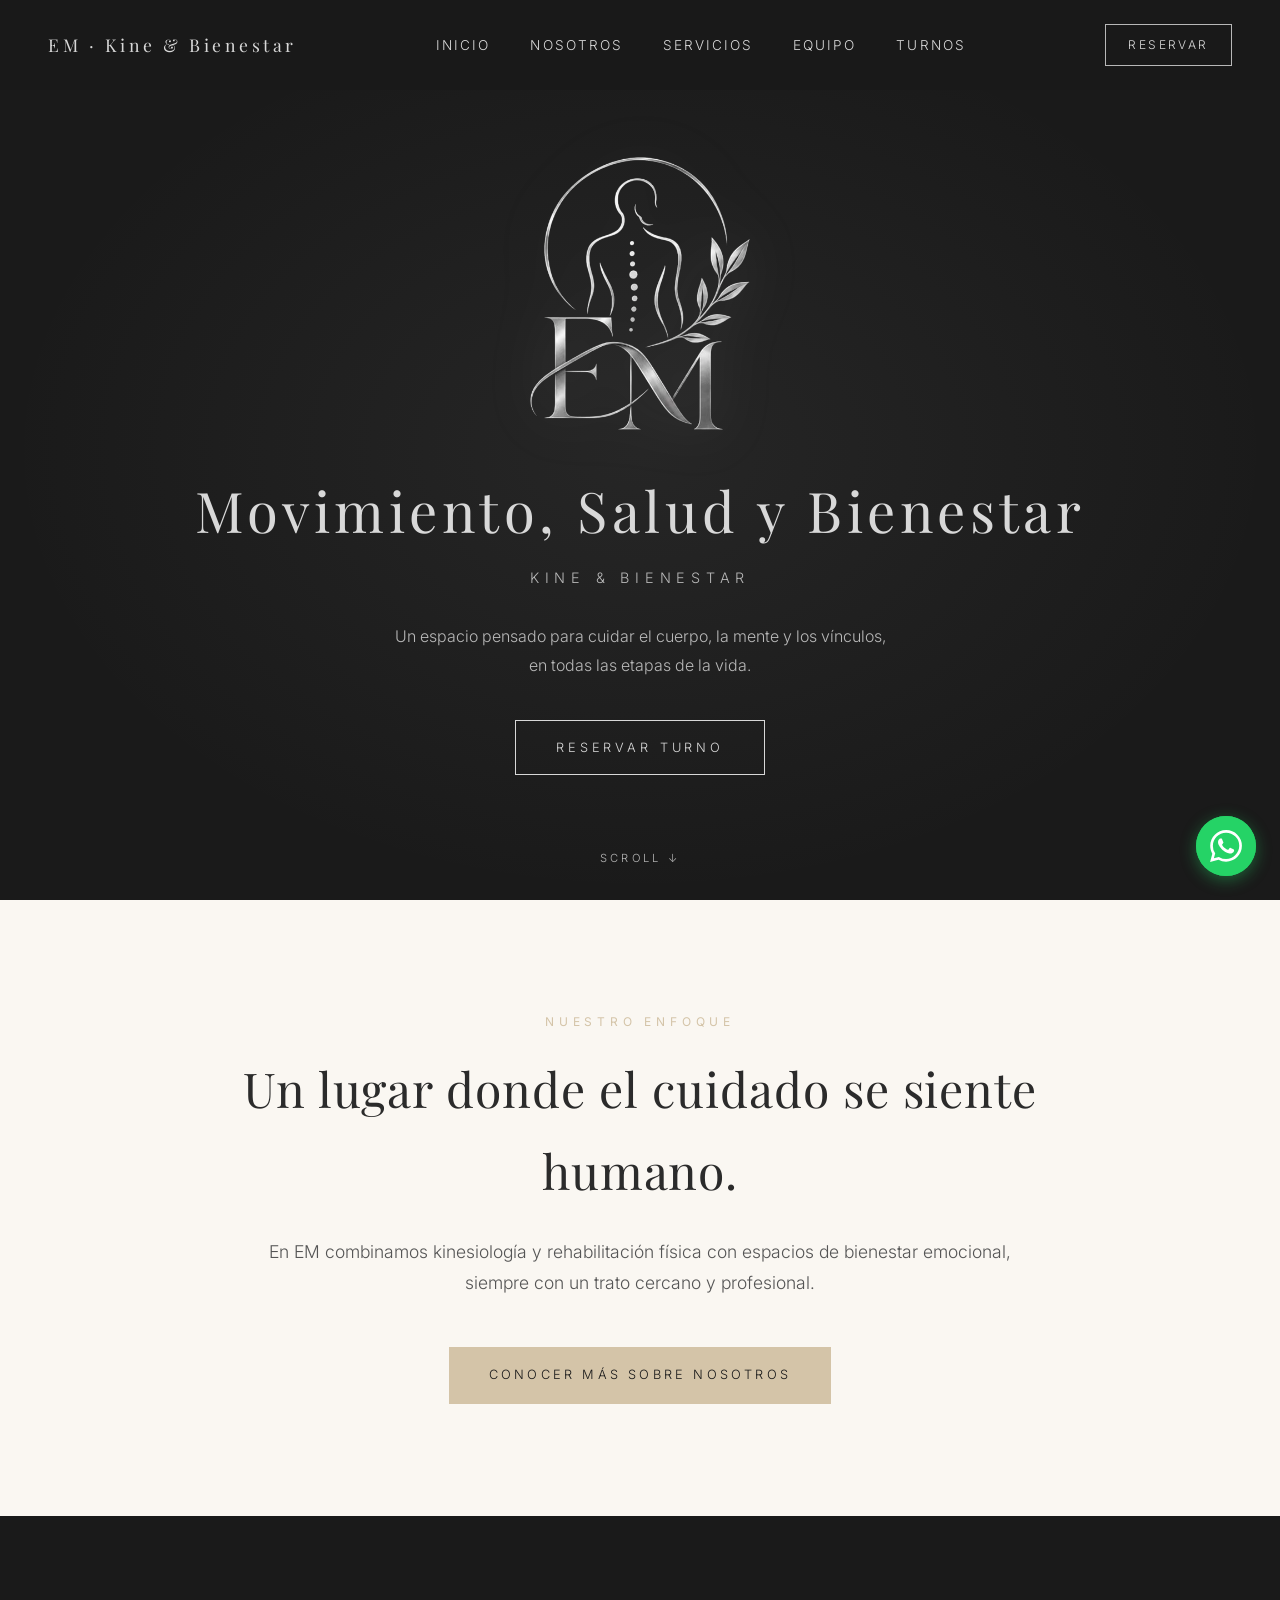
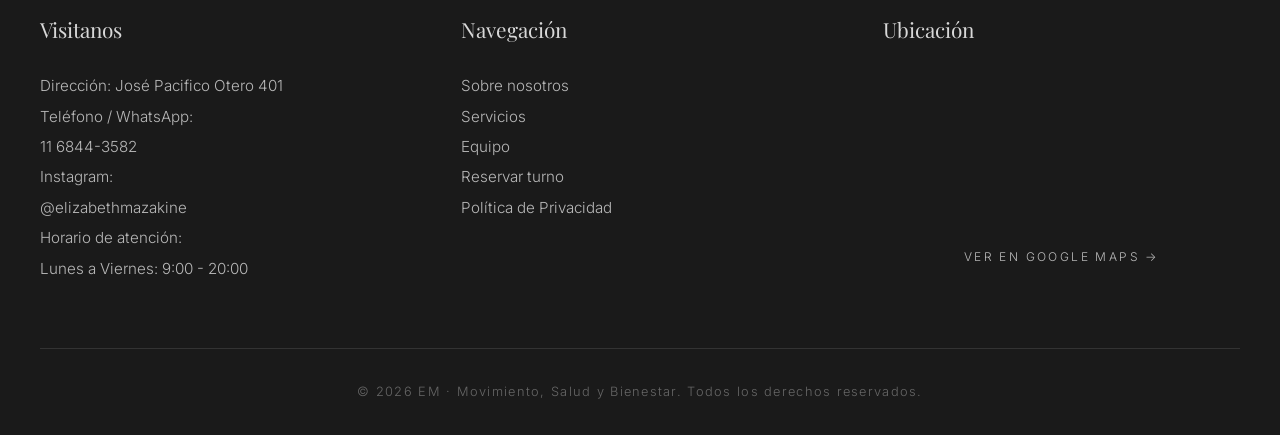
==== commit f7fe3e5f: "feat: agregada página de Política de Privacidad conforme Ley 25.326" ====
--- a/index.html
+++ b/index.html
@@ -40,6 +40,77 @@
       }
       gtag("js", new Date());
       gtag("config", "G-DNB9H5F56E");
+    </script>
+    <!-- ============ SCHEMA.ORG DATOS ESTRUCTURADOS ============ -->
+    <script type="application/ld+json">
+      {
+        "@context": "https://schema.org",
+        "@type": "MedicalBusiness",
+        "name": "EM · Kine & Bienestar",
+        "alternateName": "EM Movimiento, Salud y Bienestar",
+        "description": "Espacio integral de kinesiología, rehabilitación, psicología, yoga y bienestar para niños, adultos y adultos mayores en Ituzaingó.",
+        "url": "https://emkine.com.ar",
+        "logo": "https://emkine.com.ar/assets/logo.png",
+        "image": "https://emkine.com.ar/assets/logo.png",
+        "telephone": "+5491168443582",
+        "email": "em.equilibrioymente@gmail.com",
+        "address": {
+          "@type": "PostalAddress",
+          "streetAddress": "José Pacifico Otero 401",
+          "addressLocality": "Ituzaingó",
+          "addressRegion": "Buenos Aires",
+          "postalCode": "B1714",
+          "addressCountry": "AR"
+        },
+        "geo": {
+          "@type": "GeoCoordinates",
+          "latitude": -34.6583,
+          "longitude": -58.6717
+        },
+        "openingHoursSpecification": {
+          "@type": "OpeningHoursSpecification",
+          "dayOfWeek": ["Monday", "Tuesday", "Wednesday", "Thursday", "Friday"],
+          "opens": "09:00",
+          "closes": "20:00"
+        },
+        "sameAs": ["https://www.instagram.com/elizabethmazakine/"],
+        "medicalSpecialty": ["Physiotherapy", "Psychology", "Psychiatry"],
+        "availableService": [
+          {
+            "@type": "MedicalTherapy",
+            "name": "Kinesiología y Rehabilitación"
+          },
+          {
+            "@type": "MedicalTherapy",
+            "name": "Psicología"
+          },
+          {
+            "@type": "MedicalTherapy",
+            "name": "Psiquiatría"
+          },
+          {
+            "@type": "MedicalTherapy",
+            "name": "Psicopedagogía"
+          },
+          {
+            "@type": "MedicalTherapy",
+            "name": "Neurología Infantil"
+          },
+          {
+            "@type": "MedicalTherapy",
+            "name": "Yoga"
+          },
+          {
+            "@type": "MedicalTherapy",
+            "name": "Reiki"
+          },
+          {
+            "@type": "MedicalTherapy",
+            "name": "Masajes"
+          }
+        ],
+        "priceRange": "$$"
+      }
     </script>
 
     <!-- Hoja de estilos externa -->
@@ -144,6 +215,7 @@
           <a href="servicios.html">Servicios</a>
           <a href="equipo.html">Equipo</a>
           <a href="turnos.html">Reservar turno</a>
+          <a href="privacidad.html">Política de Privacidad</a>
         </div>
         <div class="footer-col">
           <h4>Ubicación</h4>
--- a/styles.css
+++ b/styles.css
@@ -1182,3 +1182,9 @@
     display: none;
   }
 }
+/* Checkbox de privacidad en formulario */
+.form-group input[type="checkbox"] {
+  width: auto !important;
+  margin-top: 0.3rem;
+  accent-color: var(--charcoal);
+}
